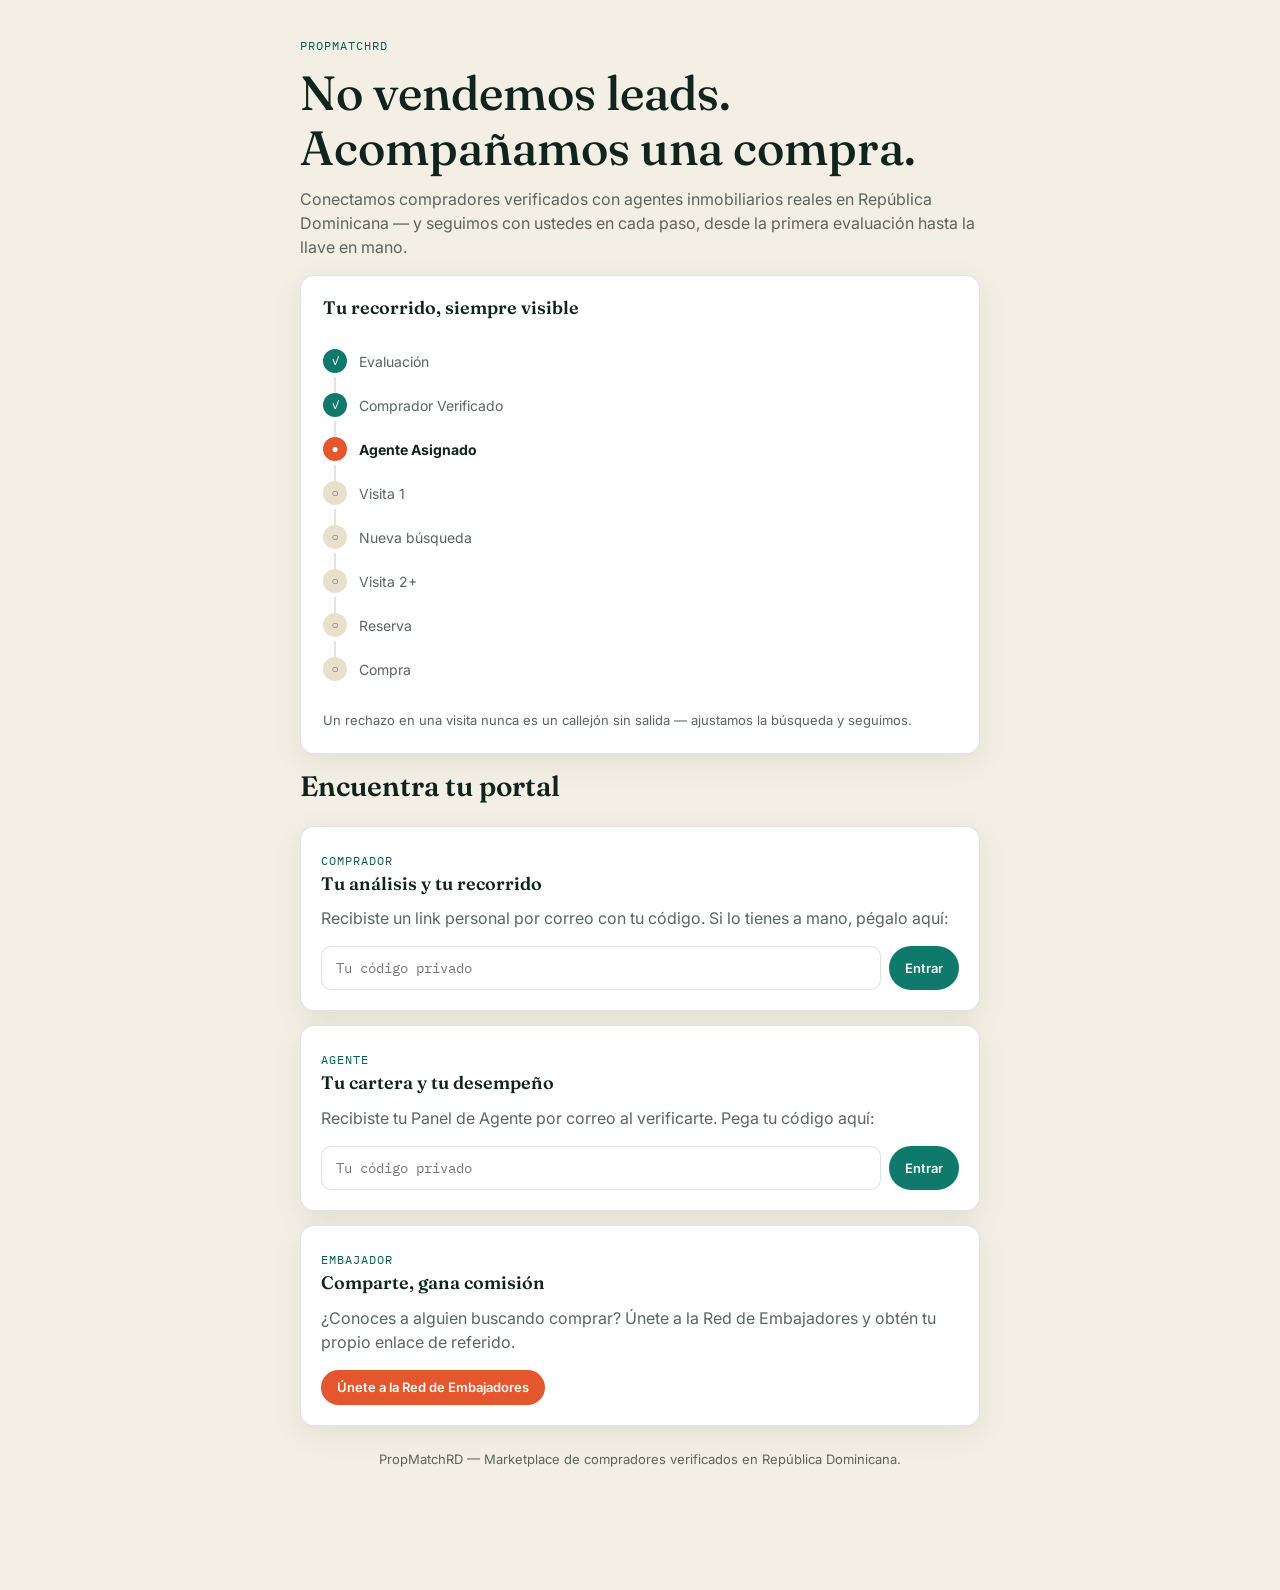
==== index.html @ aa531776 "Add files via upload" ====
<!DOCTYPE html>
<html lang="es">
<head>
<meta charset="UTF-8">
<meta name="viewport" content="width=device-width, initial-scale=1">
<title>PropMatchRD — Compra tu propiedad con acompañamiento real</title>
<link rel="stylesheet" href="styles.css">
</head>
<body>
<div class="wrap">

  <span class="eyebrow">PropMatchRD</span>
  <h1>No vendemos leads.<br>Acompañamos una compra.</h1>
  <p>Conectamos compradores verificados con agentes inmobiliarios reales en República Dominicana —
  y seguimos con ustedes en cada paso, desde la primera evaluación hasta la llave en mano.</p>

  <div class="card">
    <h3>Tu recorrido, siempre visible</h3>
    <div class="ruta">
      <div class="ruta-paso hecho"><div class="ruta-nodo">✓</div><div class="ruta-texto">Evaluación</div></div>
      <div class="ruta-paso hecho"><div class="ruta-nodo">✓</div><div class="ruta-texto">Comprador Verificado</div></div>
      <div class="ruta-paso actual"><div class="ruta-nodo">●</div><div class="ruta-texto">Agente Asignado</div></div>
      <div class="ruta-paso"><div class="ruta-nodo">○</div><div class="ruta-texto">Visita 1</div></div>
      <div class="ruta-paso"><div class="ruta-nodo">○</div><div class="ruta-texto">Nueva búsqueda</div></div>
      <div class="ruta-paso"><div class="ruta-nodo">○</div><div class="ruta-texto">Visita 2+</div></div>
      <div class="ruta-paso"><div class="ruta-nodo">○</div><div class="ruta-texto">Reserva</div></div>
      <div class="ruta-paso"><div class="ruta-nodo">○</div><div class="ruta-texto">Compra</div></div>
    </div>
    <p style="margin:0;font-size:13px">Un rechazo en una visita nunca es un callejón sin salida — ajustamos la búsqueda y seguimos.</p>
  </div>

  <h2>Encuentra tu portal</h2>
  <div class="entry-grid">

    <div class="entry-card">
      <span class="eyebrow">Comprador</span>
      <h3>Tu análisis y tu recorrido</h3>
      <p>Recibiste un link personal por correo con tu código. Si lo tienes a mano, pégalo aquí:</p>
      <div class="code-input">
        <input type="text" id="codigoComprador" placeholder="Tu código privado">
        <button class="btn btn-primary btn-sm" onclick="irA('portal.html','codigo','codigoComprador','comprador')">Entrar</button>
      </div>
    </div>

    <div class="entry-card">
      <span class="eyebrow">Agente</span>
      <h3>Tu cartera y tu desempeño</h3>
      <p>Recibiste tu Panel de Agente por correo al verificarte. Pega tu código aquí:</p>
      <div class="code-input">
        <input type="text" id="codigoAgente" placeholder="Tu código privado">
        <button class="btn btn-primary btn-sm" onclick="irA('panel.html','codigo','codigoAgente','agente')">Entrar</button>
      </div>
    </div>

    <div class="entry-card">
      <span class="eyebrow">Embajador</span>
      <h3>Comparte, gana comisión</h3>
      <p>¿Conoces a alguien buscando comprar? Únete a la Red de Embajadores y obtén tu propio enlace de referido.</p>
      <a class="btn btn-coral btn-sm" href="#" id="linkUnirmeEmbajador">Únete a la Red de Embajadores</a>
    </div>

  </div>

  <p class="footer-note">PropMatchRD — Marketplace de compradores verificados en República Dominicana.</p>
</div>

<script src="app.js"></script>
<script>
  function irA(pagina, param, inputId, tipo) {
    const valor = document.getElementById(inputId).value.trim();
    if (!valor) return;
    guardarCodigoRecordado(tipo, valor);
    window.location.href = pagina + '?' + param + '=' + encodeURIComponent(valor);
  }

  // Automatización: si ya usaste tu portal antes en este navegador, te
  // lleva directo sin tener que volver a pegar el código.
  (function () {
    const codigoComprador = obtenerCodigoRecordado('comprador');
    const codigoAgente = obtenerCodigoRecordado('agente');
    if (codigoComprador) document.getElementById('codigoComprador').value = codigoComprador;
    if (codigoAgente) document.getElementById('codigoAgente').value = codigoAgente;
  })();
</script>
</body>
</html>
---- styles.css ----
/* ============================================================================
   PropMatchRD — Sistema de diseño
   Paleta: tinta profunda + arena cálida + verde-azulado "verificado" + coral
   de acento. Tipografía: Fraunces (display, con carácter) + Inter (cuerpo) +
   IBM Plex Mono (datos/códigos — coherente con la identidad de "verificado").
   ========================================================================= */

@import url('https://fonts.googleapis.com/css2?family=Fraunces:opsz,wght@9..144,400;9..144,500;9..144,600;9..144,700&family=Inter:wght@400;500;600;700&family=IBM+Plex+Mono:wght@400;500;600&display=swap');

:root {
  --ink: #10231c;
  --ink-soft: #1c332a;
  --sand: #f4efe4;
  --sand-deep: #e9e0cc;
  --teal: #0f7a6b;
  --teal-deep: #0b5c50;
  --coral: #e4572e;
  --text-muted: #5b6560;
  --white: #ffffff;
  --line: rgba(16, 35, 28, 0.12);
  --radius: 14px;
  --shadow: 0 8px 30px rgba(16, 35, 28, 0.08);
  --font-display: 'Fraunces', serif;
  --font-body: 'Inter', -apple-system, sans-serif;
  --font-mono: 'IBM Plex Mono', monospace;
}

* { box-sizing: border-box; }

body {
  margin: 0;
  font-family: var(--font-body);
  background: var(--sand);
  color: var(--ink);
  line-height: 1.5;
  -webkit-font-smoothing: antialiased;
}

.wrap {
  max-width: 720px;
  margin: 0 auto;
  padding: 32px 20px 80px;
}

h1, h2, h3 {
  font-family: var(--font-display);
  font-weight: 600;
  line-height: 1.15;
  margin: 0 0 12px;
  color: var(--ink);
}

h1 { font-size: clamp(32px, 6vw, 48px); font-weight: 500; }
h2 { font-size: clamp(22px, 4vw, 28px); }
h3 { font-size: 18px; font-weight: 600; }

p { margin: 0 0 16px; color: var(--text-muted); }

a { color: var(--teal-deep); }

.eyebrow {
  font-family: var(--font-mono);
  font-size: 12px;
  letter-spacing: 0.08em;
  text-transform: uppercase;
  color: var(--teal-deep);
  display: inline-block;
  margin-bottom: 10px;
}

.card {
  background: var(--white);
  border: 1px solid var(--line);
  border-radius: var(--radius);
  padding: 22px;
  margin-bottom: 16px;
  box-shadow: var(--shadow);
}

.badge {
  display: inline-block;
  font-family: var(--font-mono);
  font-size: 12px;
  font-weight: 600;
  padding: 5px 14px;
  border-radius: 100px;
  background: var(--teal);
  color: var(--white);
  letter-spacing: 0.02em;
}
.badge.gold { background: #b8860b; }
.badge.silver { background: #6b7280; }
.badge.platinum { background: var(--ink); }

.btn {
  display: inline-block;
  font-family: var(--font-body);
  font-weight: 600;
  font-size: 15px;
  padding: 13px 26px;
  border-radius: 100px;
  text-decoration: none;
  border: none;
  cursor: pointer;
  transition: transform 0.15s ease, box-shadow 0.15s ease;
}
.btn:hover { transform: translateY(-1px); }
.btn-primary { background: var(--teal); color: var(--white); }
.btn-primary:hover { background: var(--teal-deep); }
.btn-coral { background: var(--coral); color: var(--white); }
.btn-outline { background: transparent; color: var(--ink); border: 1.5px solid var(--line); }
.btn-sm { font-size: 13px; padding: 8px 16px; }

.stat-grid {
  display: grid;
  grid-template-columns: repeat(auto-fit, minmax(120px, 1fr));
  gap: 10px;
  margin: 18px 0;
}
.stat {
  background: var(--white);
  border: 1px solid var(--line);
  border-radius: 10px;
  padding: 14px 10px;
  text-align: center;
}
.stat .num {
  font-family: var(--font-mono);
  font-size: 24px;
  font-weight: 600;
  color: var(--teal-deep);
  display: block;
}
.stat .label { font-size: 11px; color: var(--text-muted); }

/* --- Ruta de Compra: el elemento visual firma del sistema --- */
.ruta {
  display: flex;
  flex-direction: column;
  gap: 0;
  margin: 20px 0;
}
.ruta-paso {
  display: flex;
  align-items: center;
  gap: 12px;
  padding: 10px 0;
  position: relative;
}
.ruta-paso::before {
  content: '';
  position: absolute;
  left: 11px;
  top: -6px;
  width: 2px;
  height: 16px;
  background: var(--line);
}
.ruta-paso:first-child::before { display: none; }
.ruta-nodo {
  width: 24px;
  height: 24px;
  border-radius: 50%;
  flex-shrink: 0;
  display: flex;
  align-items: center;
  justify-content: center;
  font-size: 12px;
  font-family: var(--font-mono);
  z-index: 1;
  background: var(--sand-deep);
  color: var(--text-muted);
}
.ruta-paso.hecho .ruta-nodo { background: var(--teal); color: var(--white); }
.ruta-paso.actual .ruta-nodo { background: var(--coral); color: var(--white); }
.ruta-paso.actual .ruta-texto { font-weight: 700; color: var(--ink); }
.ruta-texto { font-size: 14px; color: var(--text-muted); }

table { width: 100%; border-collapse: collapse; font-size: 14px; }
td { padding: 8px; border-bottom: 1px solid var(--line); }
td.num { font-family: var(--font-mono); text-align: right; }

.alert {
  background: #fff3cd;
  border-radius: 10px;
  padding: 12px 16px;
  margin: 14px 0;
  font-size: 14px;
}
.alert.success { background: #d9ead3; }
.alert.info { background: #e8f0fe; }

.code-input {
  display: flex;
  gap: 8px;
  margin-top: 8px;
}
.code-input input {
  flex: 1;
  padding: 12px 14px;
  border-radius: 10px;
  border: 1.5px solid var(--line);
  font-family: var(--font-mono);
  font-size: 14px;
}

.loading, .footer-note {
  text-align: center;
  color: var(--text-muted);
  font-size: 13px;
  padding: 24px 0;
}

.entry-grid {
  display: grid;
  gap: 14px;
  margin-top: 24px;
}
.entry-card {
  background: var(--white);
  border: 1px solid var(--line);
  border-radius: var(--radius);
  padding: 20px;
  box-shadow: var(--shadow);
}
.entry-card .eyebrow { margin-bottom: 4px; }
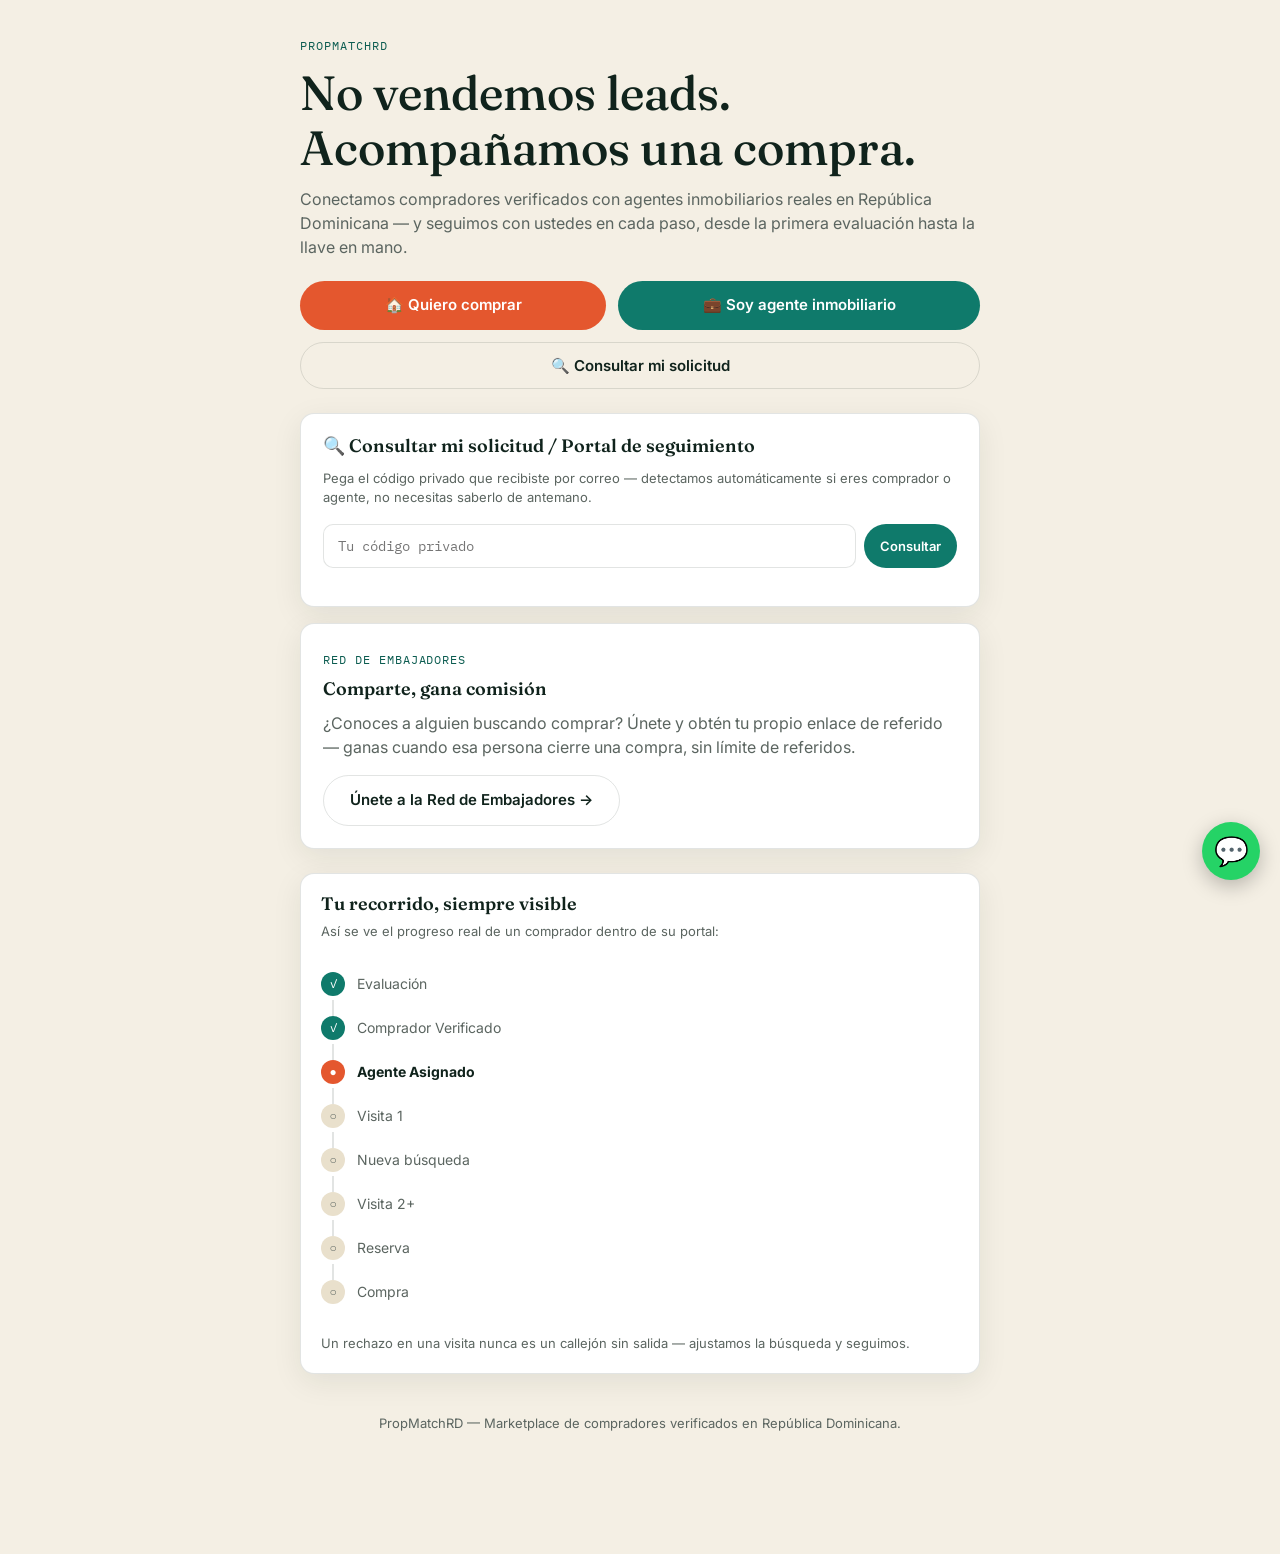
==== commit e72db1d5: "Add files via upload" ====
--- a/index.html
+++ b/index.html
@@ -5,6 +5,26 @@
 <meta name="viewport" content="width=device-width, initial-scale=1">
 <title>PropMatchRD — Compra tu propiedad con acompañamiento real</title>
 <link rel="stylesheet" href="styles.css">
+<style>
+  .hero-btns { display: flex; gap: 12px; flex-wrap: wrap; margin: 22px 0 8px; }
+  .hero-btns .btn { flex: 1 1 auto; min-width: 200px; text-align: center; font-size: 15px; }
+  .entry-card { transition: transform 0.15s ease, box-shadow 0.15s ease; }
+  .entry-card:hover { transform: translateY(-2px); box-shadow: 0 12px 34px rgba(16,35,28,0.12); }
+  .ruta-paso { transition: opacity 0.4s ease; }
+
+  .whatsapp-float {
+    position: fixed; bottom: 20px; right: 20px; z-index: 100;
+    background: #25D366; color: white; width: 58px; height: 58px;
+    border-radius: 50%; display: flex; align-items: center; justify-content: center;
+    font-size: 28px; text-decoration: none; box-shadow: 0 6px 20px rgba(0,0,0,0.25);
+    transition: transform 0.15s ease;
+  }
+  .whatsapp-float:hover { transform: scale(1.08); }
+
+  @media (max-width: 480px) {
+    .hero-btns .btn { min-width: 100%; }
+  }
+</style>
 </head>
 <body>
 <div class="wrap">
@@ -14,72 +34,66 @@
   <p>Conectamos compradores verificados con agentes inmobiliarios reales en República Dominicana —
   y seguimos con ustedes en cada paso, desde la primera evaluación hasta la llave en mano.</p>
 
-  <div class="card">
-    <h3>Tu recorrido, siempre visible</h3>
-    <div class="ruta">
-      <div class="ruta-paso hecho"><div class="ruta-nodo">✓</div><div class="ruta-texto">Evaluación</div></div>
-      <div class="ruta-paso hecho"><div class="ruta-nodo">✓</div><div class="ruta-texto">Comprador Verificado</div></div>
-      <div class="ruta-paso actual"><div class="ruta-nodo">●</div><div class="ruta-texto">Agente Asignado</div></div>
-      <div class="ruta-paso"><div class="ruta-nodo">○</div><div class="ruta-texto">Visita 1</div></div>
-      <div class="ruta-paso"><div class="ruta-nodo">○</div><div class="ruta-texto">Nueva búsqueda</div></div>
-      <div class="ruta-paso"><div class="ruta-nodo">○</div><div class="ruta-texto">Visita 2+</div></div>
-      <div class="ruta-paso"><div class="ruta-nodo">○</div><div class="ruta-texto">Reserva</div></div>
-      <div class="ruta-paso"><div class="ruta-nodo">○</div><div class="ruta-texto">Compra</div></div>
-    </div>
-    <p style="margin:0;font-size:13px">Un rechazo en una visita nunca es un callejón sin salida — ajustamos la búsqueda y seguimos.</p>
+  <div class="hero-btns">
+    <a class="btn btn-coral" id="linkRegistroComprador" href="#">🏠 Quiero comprar</a>
+    <a class="btn btn-primary" id="linkRegistroAgente" href="#">💼 Soy agente inmobiliario</a>
+    <button class="btn btn-outline" onclick="document.getElementById('consultar').scrollIntoView({behavior:'smooth'})">🔍 Consultar mi solicitud</button>
   </div>
 
-  <h2>Encuentra tu portal</h2>
-  <div class="entry-grid">
+  <div class="card" id="consultar" style="margin-top:24px">
+    <h3>🔍 Consultar mi solicitud / Portal de seguimiento</h3>
+    <p style="font-size:13px">Pega el código privado que recibiste por correo — detectamos automáticamente si eres
+    comprador o agente, no necesitas saberlo de antemano.</p>
+    <div class="code-input">
+      <input type="text" id="codigoConsulta" placeholder="Tu código privado">
+      <button class="btn btn-primary btn-sm" onclick="consultarSolicitud('codigoConsulta','mensajeConsulta')">Consultar</button>
+    </div>
+    <p id="mensajeConsulta" style="font-size:13px;margin-top:8px"></p>
+  </div>
 
-    <div class="entry-card">
-      <span class="eyebrow">Comprador</span>
-      <h3>Tu análisis y tu recorrido</h3>
-      <p>Recibiste un link personal por correo con tu código. Si lo tienes a mano, pégalo aquí:</p>
-      <div class="code-input">
-        <input type="text" id="codigoComprador" placeholder="Tu código privado">
-        <button class="btn btn-primary btn-sm" onclick="irA('portal.html','codigo','codigoComprador','comprador')">Entrar</button>
-      </div>
-    </div>
+  <div class="card" style="margin-top:16px">
+    <span class="eyebrow">Red de Embajadores</span>
+    <h3>Comparte, gana comisión</h3>
+    <p>¿Conoces a alguien buscando comprar? Únete y obtén tu propio enlace de referido — ganas
+    cuando esa persona cierre una compra, sin límite de referidos.</p>
+    <a class="btn btn-outline" id="linkRegistroEmbajador" href="#">Únete a la Red de Embajadores →</a>
+  </div>
 
-    <div class="entry-card">
-      <span class="eyebrow">Agente</span>
-      <h3>Tu cartera y tu desempeño</h3>
-      <p>Recibiste tu Panel de Agente por correo al verificarte. Pega tu código aquí:</p>
-      <div class="code-input">
-        <input type="text" id="codigoAgente" placeholder="Tu código privado">
-        <button class="btn btn-primary btn-sm" onclick="irA('panel.html','codigo','codigoAgente','agente')">Entrar</button>
-      </div>
-    </div>
-
-    <div class="entry-card">
-      <span class="eyebrow">Embajador</span>
-      <h3>Comparte, gana comisión</h3>
-      <p>¿Conoces a alguien buscando comprar? Únete a la Red de Embajadores y obtén tu propio enlace de referido.</p>
-      <a class="btn btn-coral btn-sm" href="#" id="linkUnirmeEmbajador">Únete a la Red de Embajadores</a>
-    </div>
-
+  <div class="card entry-card" style="margin-top:24px">
+    <h3>Tu recorrido, siempre visible</h3>
+    <p style="font-size:13px;margin-top:-4px">Así se ve el progreso real de un comprador dentro de su portal:</p>
+    <div class="ruta" id="rutaEjemplo"></div>
+    <p style="margin:0;font-size:13px">Un rechazo en una visita nunca es un callejón sin salida — ajustamos la búsqueda y seguimos.</p>
   </div>
 
   <p class="footer-note">PropMatchRD — Marketplace de compradores verificados en República Dominicana.</p>
 </div>
 
+<a class="whatsapp-float" id="linkWhatsappSoporte" href="#" target="_blank" title="Escríbenos por WhatsApp">💬</a>
+
 <script src="app.js"></script>
 <script>
-  function irA(pagina, param, inputId, tipo) {
-    const valor = document.getElementById(inputId).value.trim();
-    if (!valor) return;
-    guardarCodigoRecordado(tipo, valor);
-    window.location.href = pagina + '?' + param + '=' + encodeURIComponent(valor);
-  }
+  // Conectar los botones a los links reales
+  document.getElementById('linkRegistroComprador').href = FORM_COMPRADOR_URL;
+  document.getElementById('linkRegistroAgente').href = FORM_AGENTE_URL;
+  document.getElementById('linkRegistroEmbajador').href = FORM_EMBAJADOR_URL;
+  document.getElementById('linkWhatsappSoporte').href =
+    'https://wa.me/' + WHATSAPP_SOPORTE_NUMERO + '?text=' + encodeURIComponent('Hola, tengo una consulta sobre PropMatchRD.');
 
-  // Automatización: si ya usaste tu portal antes en este navegador, te
-  // lleva directo sin tener que volver a pegar el código.
+  // Animación de la Ruta de Compra de ejemplo — aparece paso por paso
   (function () {
-    const codigoComprador = obtenerCodigoRecordado('comprador');
-    const codigoAgente = obtenerCodigoRecordado('agente');
-    if (codigoComprador) document.getElementById('codigoComprador').value = codigoComprador;
-    if (codigoAgente) document.getElementById('codigoAgente').value = codigoAgente;
+    const pasos = ['Evaluación', 'Comprador Verificado', 'Agente Asignado', 'Visita 1', 'Nueva búsqueda', 'Visita 2+', 'Reserva', 'Compra'];
+    const cont = document.getElementById('rutaEjemplo');
+    pasos.forEach((p, i) => {
+      const clase = i < 2 ? 'hecho' : i === 2 ? 'actual' : '';
+      const icono = i < 2 ? '✓' : i === 2 ? '●' : '○';
+      const div = document.createElement('div');
+      div.className = 'ruta-paso ' + clase;
+      div.style.opacity = '0';
+      div.innerHTML = '<div class="ruta-nodo">' + icono + '</div><div class="ruta-texto">' + p + '</div>';
+      cont.appendChild(div);
+      setTimeout(() => { div.style.opacity = '1'; }, i * 120);
+    });
   })();
 </script>
 </body>
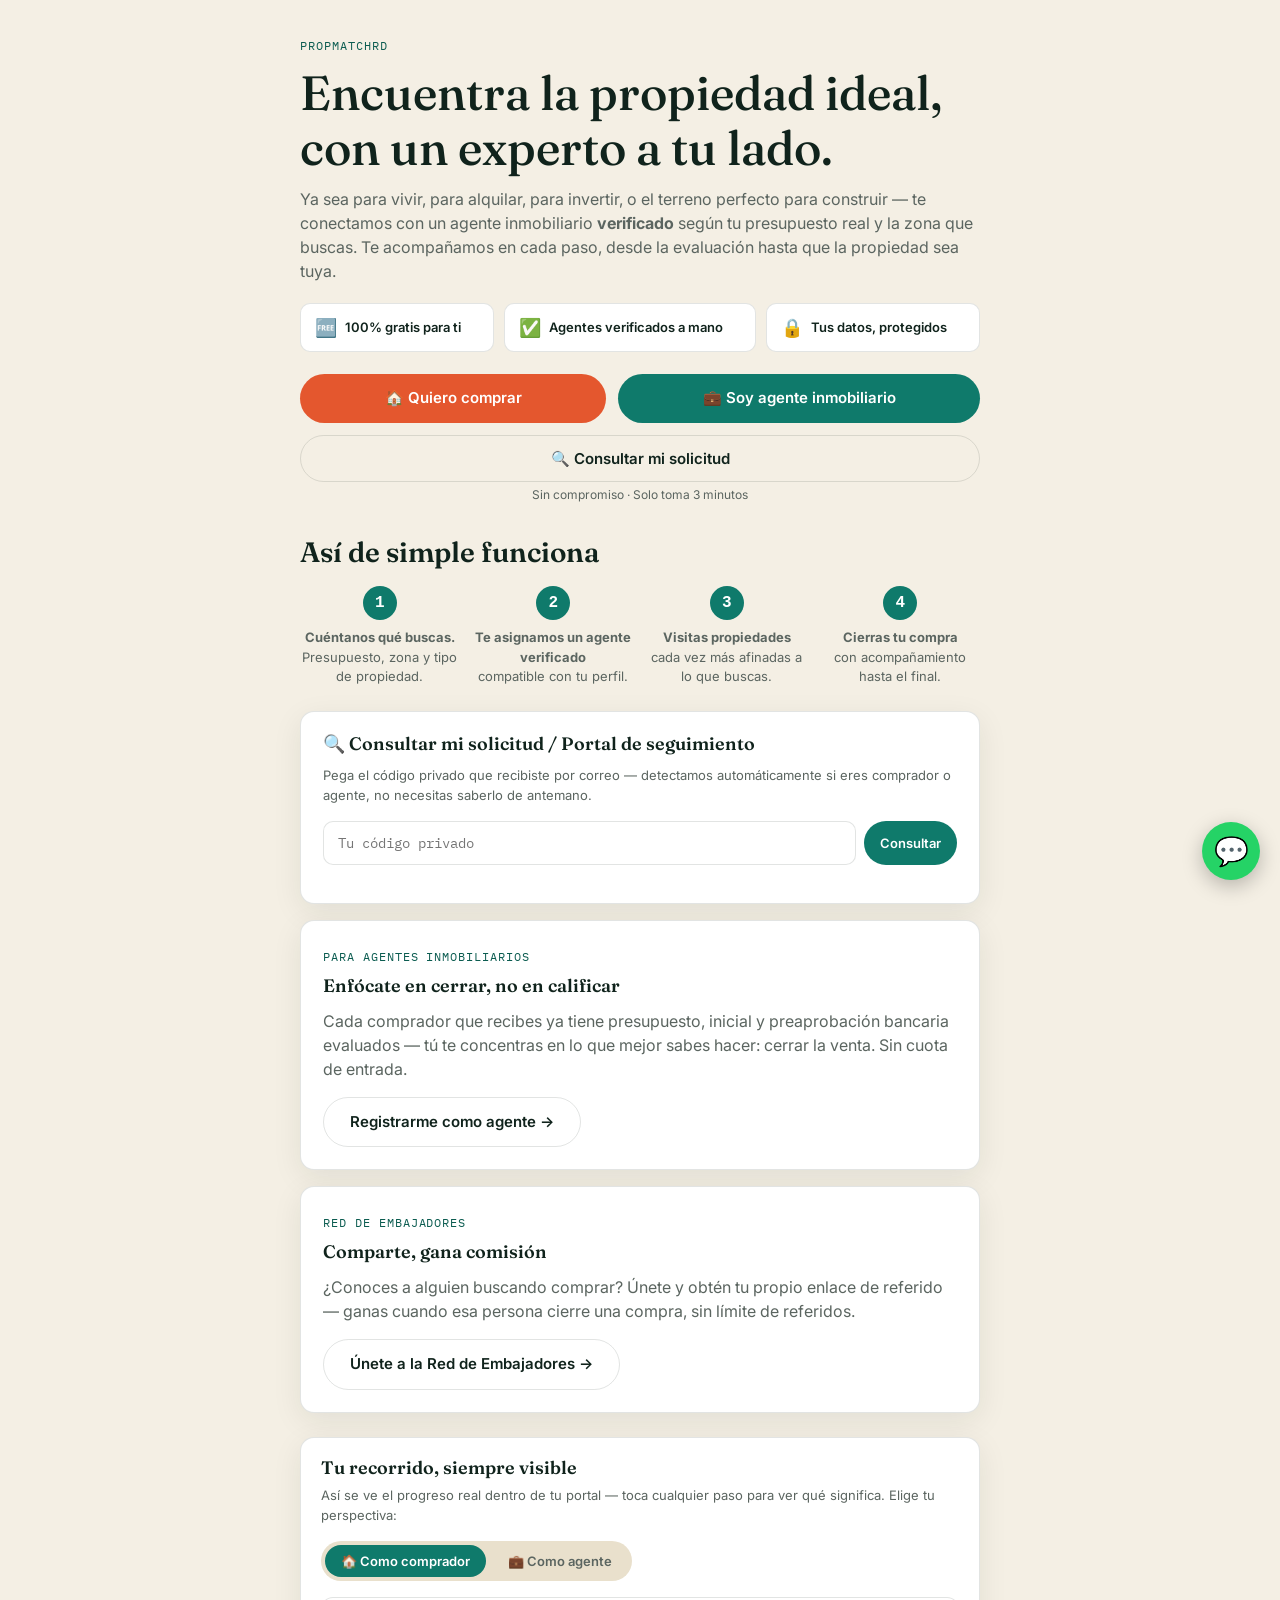
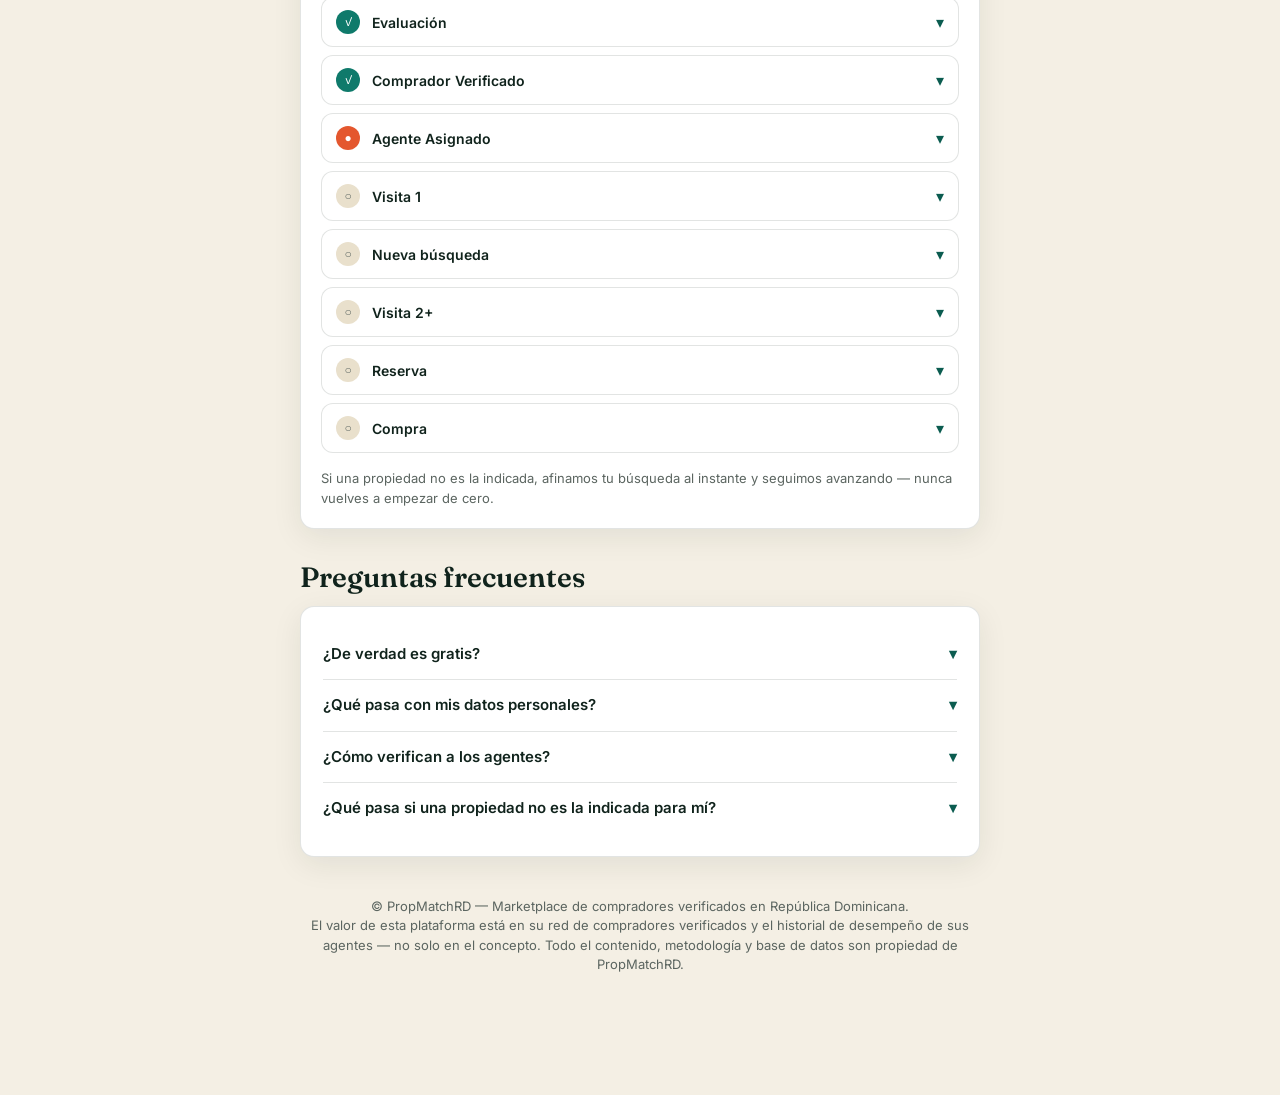
==== commit 2dc155ee: "Add files via upload" ====
--- a/index.html
+++ b/index.html
@@ -3,14 +3,66 @@
 <head>
 <meta charset="UTF-8">
 <meta name="viewport" content="width=device-width, initial-scale=1">
-<title>PropMatchRD — Compra tu propiedad con acompañamiento real</title>
+<title>PropMatchRD — Encuentra tu próxima propiedad, con un agente verificado a tu lado</title>
 <link rel="stylesheet" href="styles.css">
 <style>
-  .hero-btns { display: flex; gap: 12px; flex-wrap: wrap; margin: 22px 0 8px; }
+  .hero-btns { display: flex; gap: 12px; flex-wrap: wrap; margin: 22px 0 6px; }
   .hero-btns .btn { flex: 1 1 auto; min-width: 200px; text-align: center; font-size: 15px; }
+  .sub-cta { font-size: 12px; color: var(--text-muted); text-align: center; margin: -2px 0 20px; }
+
+  .trust-bar { display: flex; gap: 10px; flex-wrap: wrap; margin: 20px 0 8px; }
+  .trust-item {
+    flex: 1 1 auto; min-width: 150px; display: flex; align-items: center; gap: 8px;
+    background: var(--white); border: 1px solid var(--line); border-radius: 10px;
+    padding: 10px 14px; font-size: 13px; font-weight: 600;
+  }
+  .trust-item span.ico { font-size: 18px; }
+
+  .pasos { display: grid; grid-template-columns: repeat(auto-fit, minmax(140px,1fr)); gap: 14px; margin: 18px 0; }
+  .paso { text-align: center; }
+  .paso .n {
+    width: 34px; height: 34px; border-radius: 50%; background: var(--teal); color: white;
+    display: flex; align-items: center; justify-content: center; font-family: var(--font-mono);
+    font-weight: 600; margin: 0 auto 8px;
+  }
+  .paso p { font-size: 13px; margin: 0; }
+
   .entry-card { transition: transform 0.15s ease, box-shadow 0.15s ease; }
   .entry-card:hover { transform: translateY(-2px); box-shadow: 0 12px 34px rgba(16,35,28,0.12); }
-  .ruta-paso { transition: opacity 0.4s ease; }
+
+  /* --- Ruta de Compra interactiva --- */
+  .rol-toggle { display: flex; gap: 6px; margin-bottom: 16px; background: var(--sand-deep); border-radius: 100px; padding: 4px; width: fit-content; }
+  .rol-btn {
+    font-family: var(--font-body); font-weight: 600; font-size: 13px; padding: 8px 16px;
+    border-radius: 100px; border: none; background: transparent; color: var(--text-muted); cursor: pointer;
+    transition: background 0.15s ease, color 0.15s ease;
+  }
+  .rol-btn.activo { background: var(--teal); color: white; }
+
+  .ruta-paso-int {
+    border: 1px solid var(--line); border-radius: 12px; margin-bottom: 8px;
+    background: var(--white); overflow: hidden; transition: opacity 0.4s ease;
+  }
+  .ruta-paso-int-cabecera {
+    display: flex; align-items: center; gap: 12px; padding: 12px 14px; cursor: pointer;
+  }
+  .ruta-paso-int .ruta-nodo { flex-shrink: 0; }
+  .ruta-paso-int-titulo { font-weight: 600; flex: 1; font-size: 14px; }
+  .ruta-paso-int-flecha { color: var(--teal-deep); transition: transform 0.2s ease; }
+  .ruta-paso-int.abierto .ruta-paso-int-flecha { transform: rotate(180deg); }
+  .ruta-paso-int-detalle {
+    max-height: 0; overflow: hidden; transition: max-height 0.25s ease;
+    font-size: 13px; color: var(--text-muted); padding: 0 14px;
+  }
+  .ruta-paso-int.abierto .ruta-paso-int-detalle { max-height: 120px; padding: 0 14px 14px 50px; }
+
+  .faq-item { border-bottom: 1px solid var(--line); padding: 14px 0; cursor: pointer; }
+  .faq-item:last-child { border-bottom: none; }
+  .faq-q { display: flex; justify-content: space-between; align-items: center; font-weight: 600; font-size: 15px; color: var(--ink); }
+  .faq-a { font-size: 14px; color: var(--text-muted); max-height: 0; overflow: hidden; transition: max-height 0.25s ease; }
+  .faq-item.abierto .faq-a { max-height: 200px; margin-top: 8px; }
+  .faq-item.abierto .faq-flecha { transform: rotate(180deg); }
+  .faq-flecha { transition: transform 0.2s ease; color: var(--teal-deep); }
 
   .whatsapp-float {
     position: fixed; bottom: 20px; right: 20px; z-index: 100;
@@ -30,14 +82,30 @@
 <div class="wrap">
 
   <span class="eyebrow">PropMatchRD</span>
-  <h1>No vendemos leads.<br>Acompañamos una compra.</h1>
-  <p>Conectamos compradores verificados con agentes inmobiliarios reales en República Dominicana —
-  y seguimos con ustedes en cada paso, desde la primera evaluación hasta la llave en mano.</p>
+  <h1>Encuentra la propiedad ideal,<br>con un experto a tu lado.</h1>
+  <p>Ya sea para vivir, para alquilar, para invertir, o el terreno perfecto para construir — te conectamos
+  con un agente inmobiliario <b>verificado</b> según tu presupuesto real y la zona que buscas. Te acompañamos
+  en cada paso, desde la evaluación hasta que la propiedad sea tuya.</p>
+
+  <div class="trust-bar">
+    <div class="trust-item"><span class="ico">🆓</span> 100% gratis para ti</div>
+    <div class="trust-item"><span class="ico">✅</span> Agentes verificados a mano</div>
+    <div class="trust-item"><span class="ico">🔒</span> Tus datos, protegidos</div>
+  </div>
 
   <div class="hero-btns">
     <a class="btn btn-coral" id="linkRegistroComprador" href="#">🏠 Quiero comprar</a>
     <a class="btn btn-primary" id="linkRegistroAgente" href="#">💼 Soy agente inmobiliario</a>
     <button class="btn btn-outline" onclick="document.getElementById('consultar').scrollIntoView({behavior:'smooth'})">🔍 Consultar mi solicitud</button>
+  </div>
+  <p class="sub-cta">Sin compromiso · Solo toma 3 minutos</p>
+
+  <h2 style="margin-top:32px">Así de simple funciona</h2>
+  <div class="pasos">
+    <div class="paso"><div class="n">1</div><p><b>Cuéntanos qué buscas.</b><br>Presupuesto, zona y tipo de propiedad.</p></div>
+    <div class="paso"><div class="n">2</div><p><b>Te asignamos un agente verificado</b><br>compatible con tu perfil.</p></div>
+    <div class="paso"><div class="n">3</div><p><b>Visitas propiedades</b><br>cada vez más afinadas a lo que buscas.</p></div>
+    <div class="paso"><div class="n">4</div><p><b>Cierras tu compra</b><br>con acompañamiento hasta el final.</p></div>
   </div>
 
   <div class="card" id="consultar" style="margin-top:24px">
@@ -52,6 +120,14 @@
   </div>
 
   <div class="card" style="margin-top:16px">
+    <span class="eyebrow">Para agentes inmobiliarios</span>
+    <h3>Enfócate en cerrar, no en calificar</h3>
+    <p>Cada comprador que recibes ya tiene presupuesto, inicial y preaprobación bancaria evaluados —
+    tú te concentras en lo que mejor sabes hacer: cerrar la venta. Sin cuota de entrada.</p>
+    <a class="btn btn-outline" id="linkRegistroAgente2" href="#">Registrarme como agente →</a>
+  </div>
+
+  <div class="card" style="margin-top:16px">
     <span class="eyebrow">Red de Embajadores</span>
     <h3>Comparte, gana comisión</h3>
     <p>¿Conoces a alguien buscando comprar? Únete y obtén tu propio enlace de referido — ganas
@@ -61,40 +137,99 @@
 
   <div class="card entry-card" style="margin-top:24px">
     <h3>Tu recorrido, siempre visible</h3>
-    <p style="font-size:13px;margin-top:-4px">Así se ve el progreso real de un comprador dentro de su portal:</p>
-    <div class="ruta" id="rutaEjemplo"></div>
-    <p style="margin:0;font-size:13px">Un rechazo en una visita nunca es un callejón sin salida — ajustamos la búsqueda y seguimos.</p>
-  </div>
-
-  <p class="footer-note">PropMatchRD — Marketplace de compradores verificados en República Dominicana.</p>
+    <p style="font-size:13px;margin-top:-4px">Así se ve el progreso real dentro de tu portal — toca cualquier paso para
+    ver qué significa. Elige tu perspectiva:</p>
+
+    <div class="rol-toggle">
+      <button class="rol-btn activo" id="rolComprador" onclick="cambiarRol('comprador')">🏠 Como comprador</button>
+      <button class="rol-btn" id="rolAgente" onclick="cambiarRol('agente')">💼 Como agente</button>
+    </div>
+
+    <div id="rutaInteractiva"></div>
+
+    <p style="margin:16px 0 0;font-size:13px">Si una propiedad no es la indicada, afinamos tu búsqueda al instante y seguimos avanzando — nunca vuelves a empezar de cero.</p>
+  </div>
+
+  <h2 style="margin-top:32px">Preguntas frecuentes</h2>
+  <div class="card">
+    <div class="faq-item" onclick="this.classList.toggle('abierto')">
+      <div class="faq-q">¿De verdad es gratis? <span class="faq-flecha">▾</span></div>
+      <div class="faq-a">Sí. Como comprador, nunca pagas nada por usar la plataforma ni por que te conectemos con un agente.</div>
+    </div>
+    <div class="faq-item" onclick="this.classList.toggle('abierto')">
+      <div class="faq-q">¿Qué pasa con mis datos personales? <span class="faq-flecha">▾</span></div>
+      <div class="faq-a">Solo se comparten con el agente que te asignamos, para que pueda contactarte. Tu portal de seguimiento usa un código privado que nadie más puede adivinar ni acceder.</div>
+    </div>
+    <div class="faq-item" onclick="this.classList.toggle('abierto')">
+      <div class="faq-q">¿Cómo verifican a los agentes? <span class="faq-flecha">▾</span></div>
+      <div class="faq-a">Cada agente pasa por una revisión manual antes de poder recibir compradores — no es un registro automático.</div>
+    </div>
+    <div class="faq-item" onclick="this.classList.toggle('abierto')">
+      <div class="faq-q">¿Qué pasa si una propiedad no es la indicada para mí? <span class="faq-flecha">▾</span></div>
+      <div class="faq-a">Nos cuentas qué te gustaría distinto, y ajustamos tu búsqueda automáticamente — zona, presupuesto o características. Siempre sigues avanzando.</div>
+    </div>
+  </div>
+
+  <p class="footer-note">© PropMatchRD — Marketplace de compradores verificados en República Dominicana.<br>
+  El valor de esta plataforma está en su red de compradores verificados y el historial de desempeño de sus agentes —
+  no solo en el concepto. Todo el contenido, metodología y base de datos son propiedad de PropMatchRD.</p>
 </div>
 
 <a class="whatsapp-float" id="linkWhatsappSoporte" href="#" target="_blank" title="Escríbenos por WhatsApp">💬</a>
 
 <script src="app.js"></script>
 <script>
-  // Conectar los botones a los links reales
   document.getElementById('linkRegistroComprador').href = FORM_COMPRADOR_URL;
   document.getElementById('linkRegistroAgente').href = FORM_AGENTE_URL;
+  document.getElementById('linkRegistroAgente2').href = FORM_AGENTE_URL;
   document.getElementById('linkRegistroEmbajador').href = FORM_EMBAJADOR_URL;
   document.getElementById('linkWhatsappSoporte').href =
     'https://wa.me/' + WHATSAPP_SOPORTE_NUMERO + '?text=' + encodeURIComponent('Hola, tengo una consulta sobre PropMatchRD.');
 
-  // Animación de la Ruta de Compra de ejemplo — aparece paso por paso
-  (function () {
-    const pasos = ['Evaluación', 'Comprador Verificado', 'Agente Asignado', 'Visita 1', 'Nueva búsqueda', 'Visita 2+', 'Reserva', 'Compra'];
-    const cont = document.getElementById('rutaEjemplo');
-    pasos.forEach((p, i) => {
+  // Ruta de Compra interactiva: cada paso se despliega al tocarlo, y el
+  // texto cambia según la perspectiva elegida (comprador o agente) — la
+  // misma ruta se ve distinta según quién la mira, y ambos entienden de
+  // inmediato qué gana con cada paso.
+  const PASOS_RUTA = [
+    { titulo: 'Evaluación', comprador: 'Completas tu perfil: presupuesto, zona y lo que buscas. Toma 3 minutos.', agente: 'El sistema evalúa el perfil antes de asignarlo — solo recibes compradores calificados.' },
+    { titulo: 'Comprador Verificado', comprador: 'Tu perfil queda verificado y listo para conectar con un agente.', agente: 'Ya sabes que este comprador tiene presupuesto e intención real de compra.' },
+    { titulo: 'Agente Asignado', comprador: 'Te asignamos el agente más compatible con lo que buscas.', agente: 'Recibes al comprador con toda su información — listo para contactar hoy mismo.' },
+    { titulo: 'Visita 1', comprador: 'Visitas tu primera opción junto a tu agente.', agente: 'Registras el resultado en menos de un minuto desde tu celular.' },
+    { titulo: 'Nueva búsqueda', comprador: 'Si algo no encajó, afinamos tu búsqueda al instante — sin empezar de cero.', agente: 'El sistema te sugiere automáticamente el siguiente paso a seguir.' },
+    { titulo: 'Visita 2+', comprador: 'Sigues viendo opciones cada vez más afinadas a lo que quieres.', agente: 'Cada visita mejora la compatibilidad de tus próximas sugerencias.' },
+    { titulo: 'Reserva', comprador: '¡Encontraste tu propiedad! Avanzas a reservarla.', agente: 'Registras la reserva y avanzas directo hacia el cierre.' },
+    { titulo: 'Compra', comprador: '¡Felicidades, la propiedad ya es tuya!', agente: 'Cierre confirmado — tu comisión queda protegida y documentada.' }
+  ];
+  let ROL_ACTUAL = 'comprador';
+
+  function construirRutaInteractiva() {
+    const cont = document.getElementById('rutaInteractiva');
+    cont.innerHTML = '';
+    PASOS_RUTA.forEach((paso, i) => {
       const clase = i < 2 ? 'hecho' : i === 2 ? 'actual' : '';
       const icono = i < 2 ? '✓' : i === 2 ? '●' : '○';
       const div = document.createElement('div');
-      div.className = 'ruta-paso ' + clase;
+      div.className = 'ruta-paso-int';
       div.style.opacity = '0';
-      div.innerHTML = '<div class="ruta-nodo">' + icono + '</div><div class="ruta-texto">' + p + '</div>';
+      div.innerHTML =
+        '<div class="ruta-paso-int-cabecera" onclick="this.parentElement.classList.toggle(\'abierto\')">' +
+        '<div class="ruta-nodo ' + clase + '" style="background:' + (clase === 'hecho' ? 'var(--teal)' : clase === 'actual' ? 'var(--coral)' : 'var(--sand-deep)') + ';color:' + (clase ? 'white' : 'var(--text-muted)') + '">' + icono + '</div>' +
+        '<div class="ruta-paso-int-titulo">' + paso.titulo + '</div>' +
+        '<div class="ruta-paso-int-flecha">▾</div></div>' +
+        '<div class="ruta-paso-int-detalle">' + paso[ROL_ACTUAL] + '</div>';
       cont.appendChild(div);
-      setTimeout(() => { div.style.opacity = '1'; }, i * 120);
+      setTimeout(() => { div.style.opacity = '1'; }, i * 100);
     });
-  })();
+  }
+
+  function cambiarRol(rol) {
+    ROL_ACTUAL = rol;
+    document.getElementById('rolComprador').classList.toggle('activo', rol === 'comprador');
+    document.getElementById('rolAgente').classList.toggle('activo', rol === 'agente');
+    construirRutaInteractiva();
+  }
+
+  construirRutaInteractiva();
 </script>
 </body>
 </html>
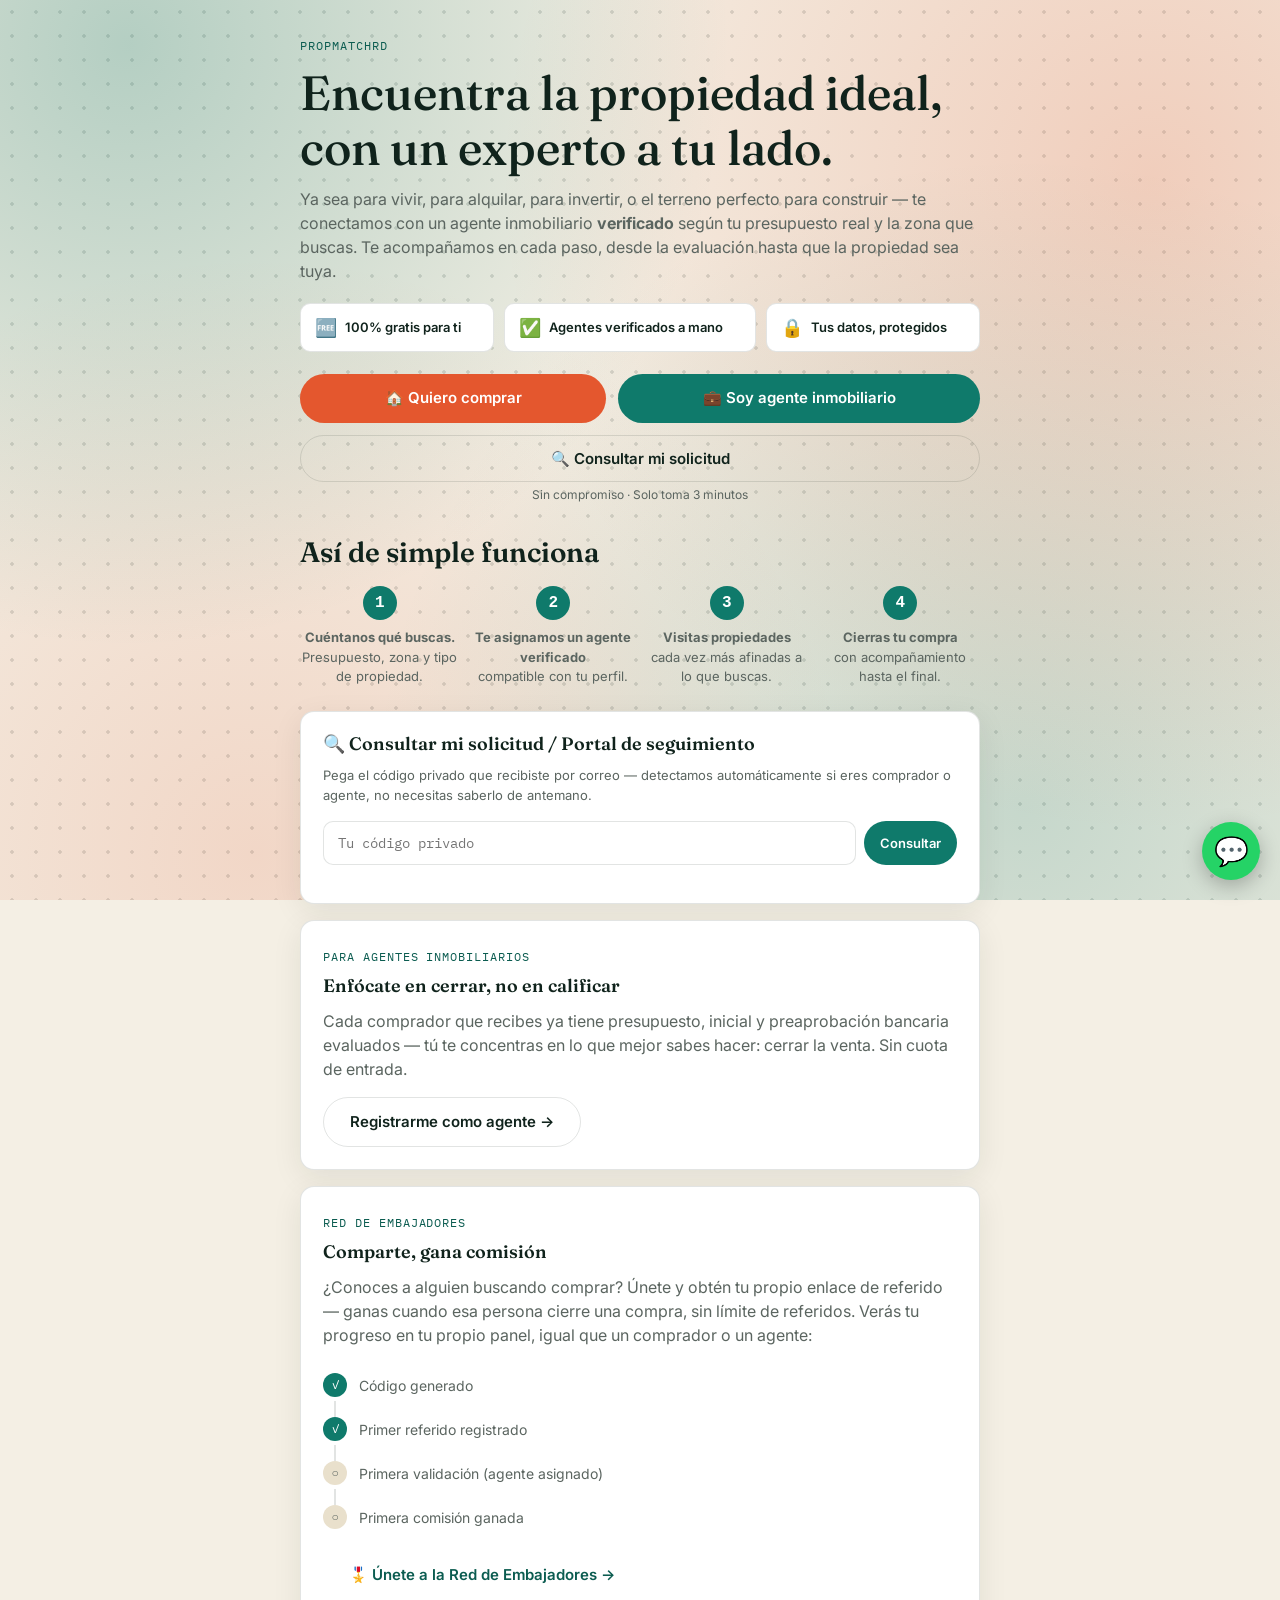
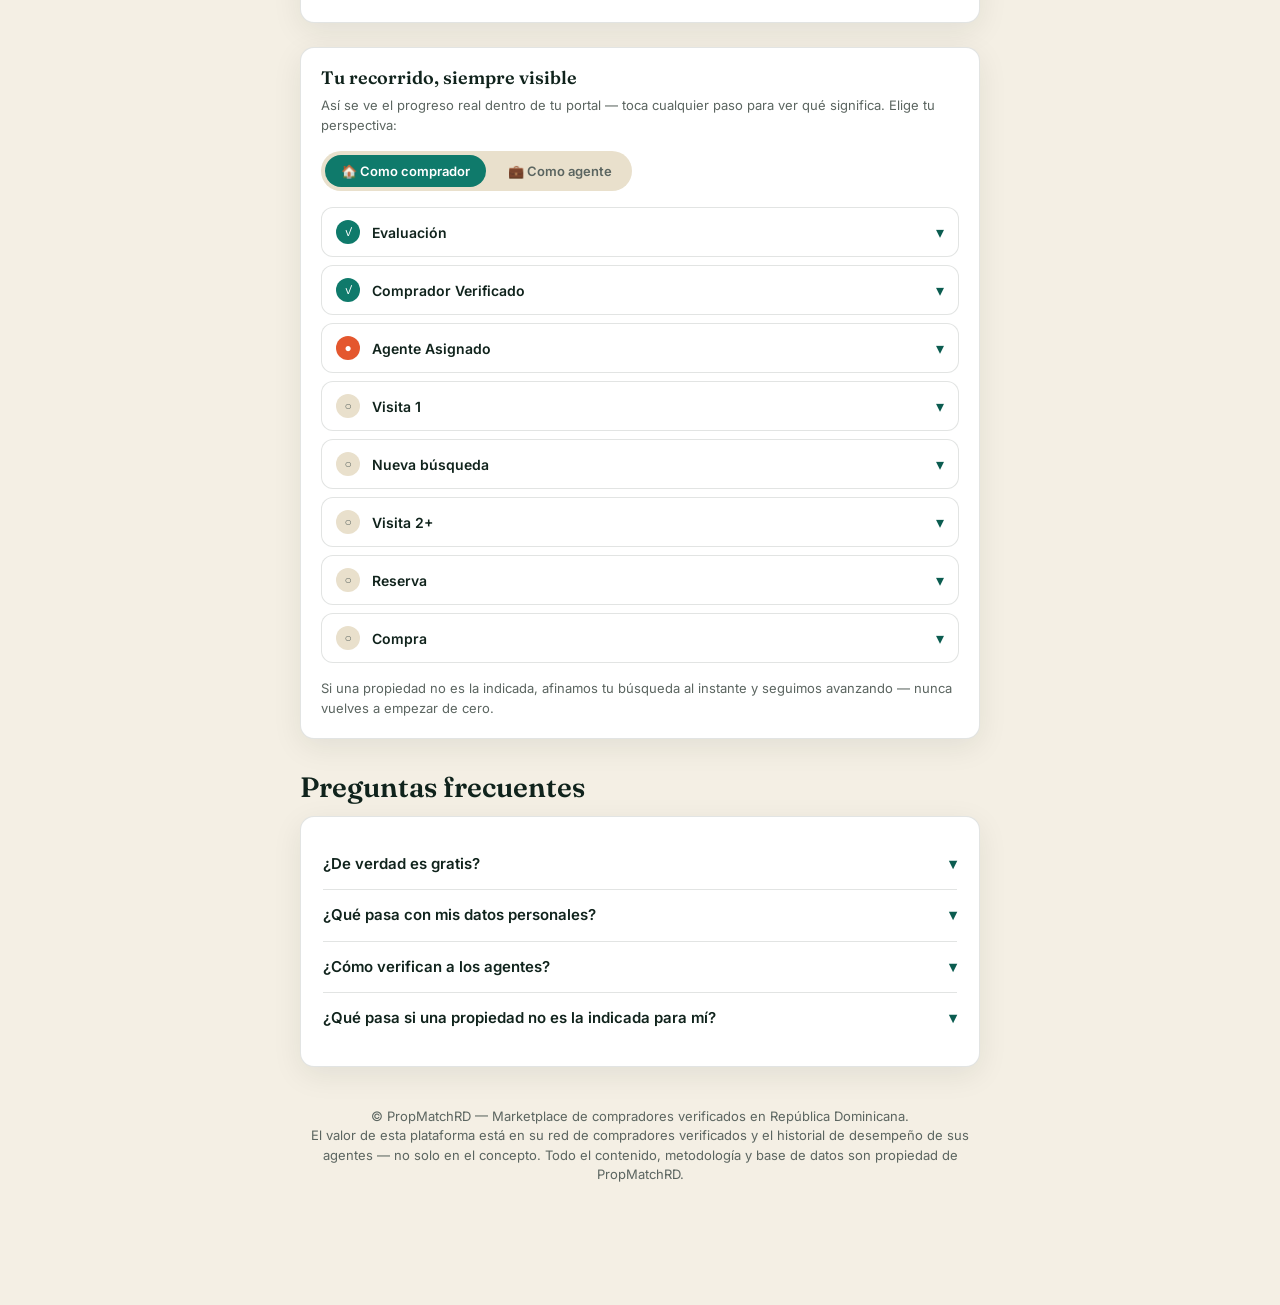
==== commit e8f4aa06: "Add files via upload" ====
--- a/index.html
+++ b/index.html
@@ -131,8 +131,15 @@
     <span class="eyebrow">Red de Embajadores</span>
     <h3>Comparte, gana comisión</h3>
     <p>¿Conoces a alguien buscando comprar? Únete y obtén tu propio enlace de referido — ganas
-    cuando esa persona cierre una compra, sin límite de referidos.</p>
-    <a class="btn btn-outline" id="linkRegistroEmbajador" href="#">Únete a la Red de Embajadores →</a>
+    cuando esa persona cierre una compra, sin límite de referidos. Verás tu progreso en tu propio
+    panel, igual que un comprador o un agente:</p>
+    <div class="ruta" style="margin:12px 0">
+      <div class="ruta-paso hecho"><div class="ruta-nodo">✓</div><div class="ruta-texto">Código generado</div></div>
+      <div class="ruta-paso hecho"><div class="ruta-nodo">✓</div><div class="ruta-texto">Primer referido registrado</div></div>
+      <div class="ruta-paso"><div class="ruta-nodo">○</div><div class="ruta-texto">Primera validación (agente asignado)</div></div>
+      <div class="ruta-paso"><div class="ruta-nodo">○</div><div class="ruta-texto">Primera comisión ganada</div></div>
+    </div>
+    <a class="btn btn-gold" id="linkRegistroEmbajador" href="#">🎖️ Únete a la Red de Embajadores →</a>
   </div>
 
   <div class="card entry-card" style="margin-top:24px">
--- a/styles.css
+++ b/styles.css
@@ -30,10 +30,24 @@
 body {
   margin: 0;
   font-family: var(--font-body);
-  background: var(--sand);
   color: var(--ink);
   line-height: 1.5;
   -webkit-font-smoothing: antialiased;
+
+  /* Fondo moderno generado por código — degradado de marca + textura de
+     puntos, en vez de una foto de stock (evita el look genérico de "casa
+     con familia sonriendo" Y cualquier riesgo de derechos de autor, ya que
+     no se descarga ninguna imagen de terceros). */
+  background-color: var(--sand);
+  background-image:
+    radial-gradient(circle at 10% 5%, rgba(15, 122, 107, 0.28) 0%, transparent 42%),
+    radial-gradient(circle at 90% 20%, rgba(228, 87, 46, 0.22) 0%, transparent 48%),
+    radial-gradient(circle at 20% 95%, rgba(228, 87, 46, 0.16) 0%, transparent 45%),
+    radial-gradient(circle at 80% 90%, rgba(15, 122, 107, 0.20) 0%, transparent 50%),
+    radial-gradient(circle, rgba(16, 35, 28, 0.14) 1.5px, transparent 2px);
+  background-size: auto, auto, auto, auto, 24px 24px;
+  background-attachment: fixed, fixed, fixed, fixed, fixed;
+  background-repeat: no-repeat, no-repeat, no-repeat, no-repeat, repeat;
 }
 
 .wrap {
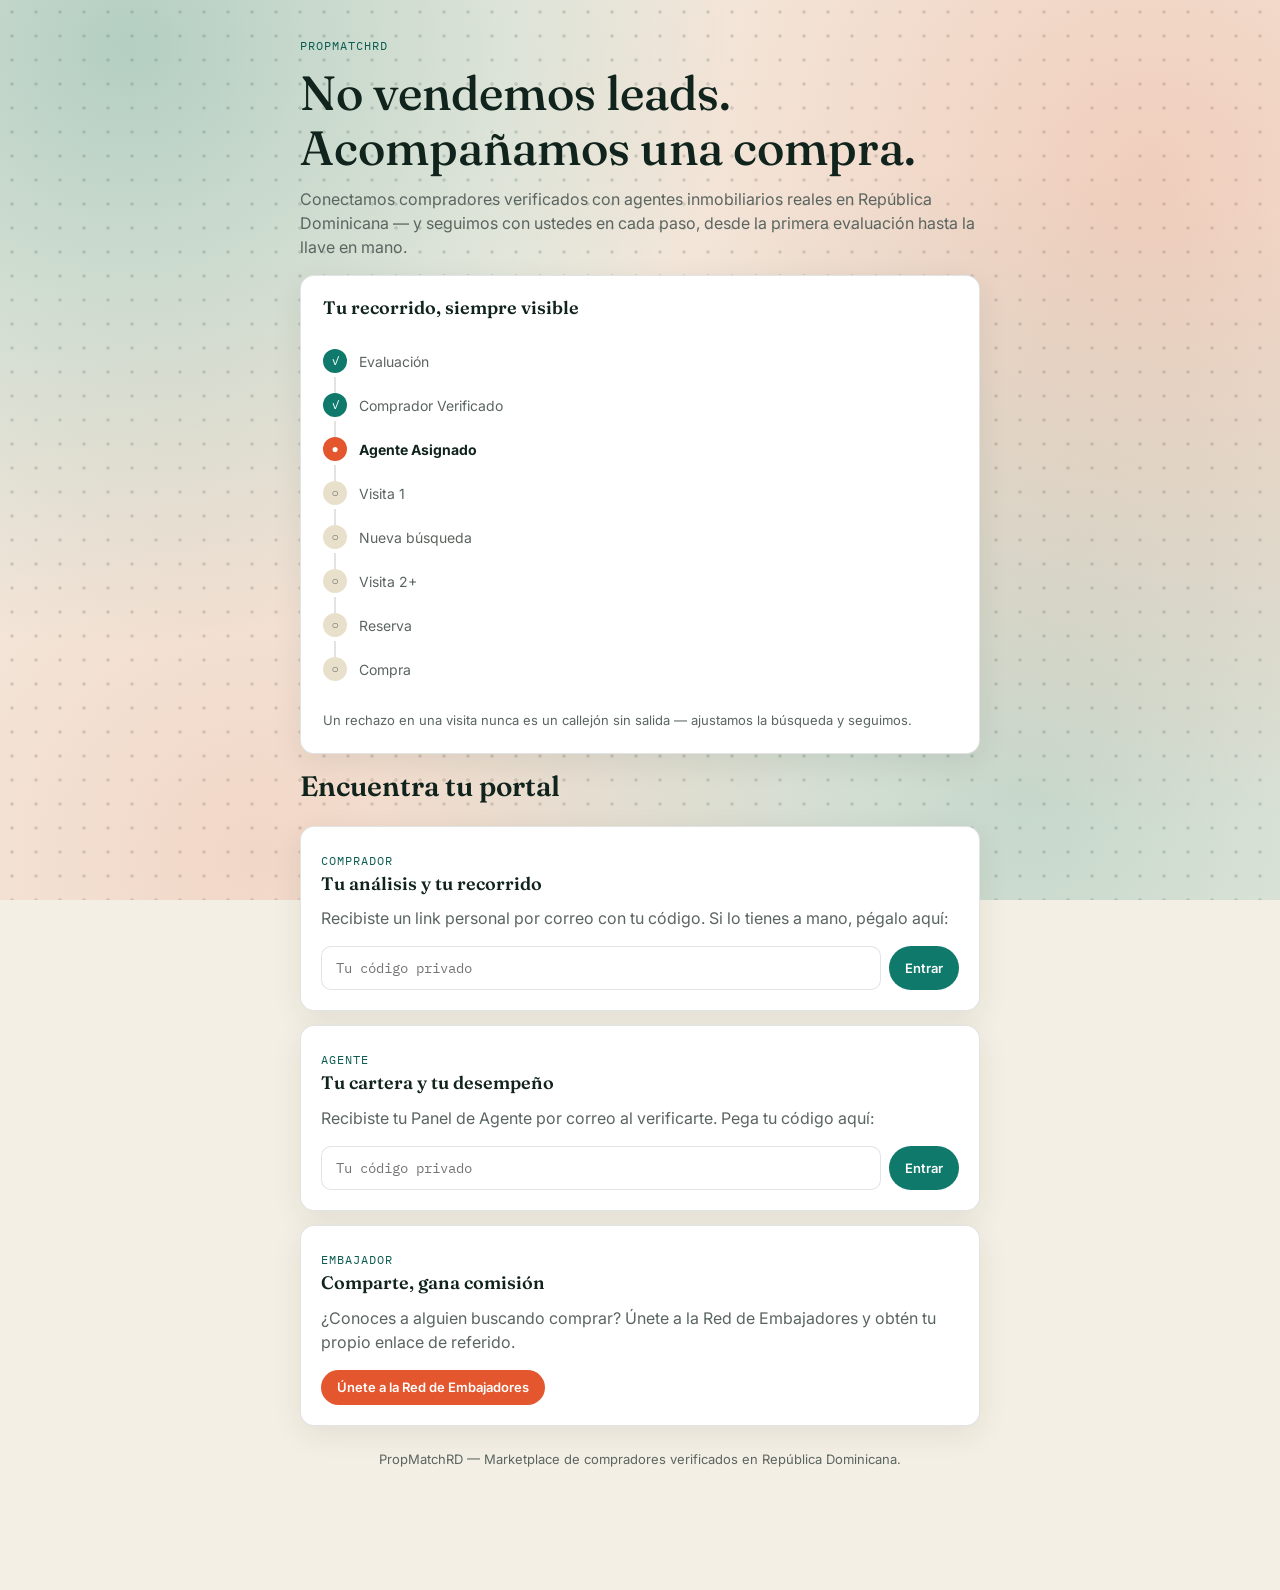
==== commit dd24ebe4: "Add files via upload" ====
--- a/index.html
+++ b/index.html
@@ -3,240 +3,84 @@
 <head>
 <meta charset="UTF-8">
 <meta name="viewport" content="width=device-width, initial-scale=1">
-<title>PropMatchRD — Encuentra tu próxima propiedad, con un agente verificado a tu lado</title>
+<title>PropMatchRD — Compra tu propiedad con acompañamiento real</title>
 <link rel="stylesheet" href="styles.css">
-<style>
-  .hero-btns { display: flex; gap: 12px; flex-wrap: wrap; margin: 22px 0 6px; }
-  .hero-btns .btn { flex: 1 1 auto; min-width: 200px; text-align: center; font-size: 15px; }
-  .sub-cta { font-size: 12px; color: var(--text-muted); text-align: center; margin: -2px 0 20px; }
-
-  .trust-bar { display: flex; gap: 10px; flex-wrap: wrap; margin: 20px 0 8px; }
-  .trust-item {
-    flex: 1 1 auto; min-width: 150px; display: flex; align-items: center; gap: 8px;
-    background: var(--white); border: 1px solid var(--line); border-radius: 10px;
-    padding: 10px 14px; font-size: 13px; font-weight: 600;
-  }
-  .trust-item span.ico { font-size: 18px; }
-
-  .pasos { display: grid; grid-template-columns: repeat(auto-fit, minmax(140px,1fr)); gap: 14px; margin: 18px 0; }
-  .paso { text-align: center; }
-  .paso .n {
-    width: 34px; height: 34px; border-radius: 50%; background: var(--teal); color: white;
-    display: flex; align-items: center; justify-content: center; font-family: var(--font-mono);
-    font-weight: 600; margin: 0 auto 8px;
-  }
-  .paso p { font-size: 13px; margin: 0; }
-
-  .entry-card { transition: transform 0.15s ease, box-shadow 0.15s ease; }
-  .entry-card:hover { transform: translateY(-2px); box-shadow: 0 12px 34px rgba(16,35,28,0.12); }
-
-  /* --- Ruta de Compra interactiva --- */
-  .rol-toggle { display: flex; gap: 6px; margin-bottom: 16px; background: var(--sand-deep); border-radius: 100px; padding: 4px; width: fit-content; }
-  .rol-btn {
-    font-family: var(--font-body); font-weight: 600; font-size: 13px; padding: 8px 16px;
-    border-radius: 100px; border: none; background: transparent; color: var(--text-muted); cursor: pointer;
-    transition: background 0.15s ease, color 0.15s ease;
-  }
-  .rol-btn.activo { background: var(--teal); color: white; }
-
-  .ruta-paso-int {
-    border: 1px solid var(--line); border-radius: 12px; margin-bottom: 8px;
-    background: var(--white); overflow: hidden; transition: opacity 0.4s ease;
-  }
-  .ruta-paso-int-cabecera {
-    display: flex; align-items: center; gap: 12px; padding: 12px 14px; cursor: pointer;
-  }
-  .ruta-paso-int .ruta-nodo { flex-shrink: 0; }
-  .ruta-paso-int-titulo { font-weight: 600; flex: 1; font-size: 14px; }
-  .ruta-paso-int-flecha { color: var(--teal-deep); transition: transform 0.2s ease; }
-  .ruta-paso-int.abierto .ruta-paso-int-flecha { transform: rotate(180deg); }
-  .ruta-paso-int-detalle {
-    max-height: 0; overflow: hidden; transition: max-height 0.25s ease;
-    font-size: 13px; color: var(--text-muted); padding: 0 14px;
-  }
-  .ruta-paso-int.abierto .ruta-paso-int-detalle { max-height: 120px; padding: 0 14px 14px 50px; }
-
-  .faq-item { border-bottom: 1px solid var(--line); padding: 14px 0; cursor: pointer; }
-  .faq-item:last-child { border-bottom: none; }
-  .faq-q { display: flex; justify-content: space-between; align-items: center; font-weight: 600; font-size: 15px; color: var(--ink); }
-  .faq-a { font-size: 14px; color: var(--text-muted); max-height: 0; overflow: hidden; transition: max-height 0.25s ease; }
-  .faq-item.abierto .faq-a { max-height: 200px; margin-top: 8px; }
-  .faq-item.abierto .faq-flecha { transform: rotate(180deg); }
-  .faq-flecha { transition: transform 0.2s ease; color: var(--teal-deep); }
-
-  .whatsapp-float {
-    position: fixed; bottom: 20px; right: 20px; z-index: 100;
-    background: #25D366; color: white; width: 58px; height: 58px;
-    border-radius: 50%; display: flex; align-items: center; justify-content: center;
-    font-size: 28px; text-decoration: none; box-shadow: 0 6px 20px rgba(0,0,0,0.25);
-    transition: transform 0.15s ease;
-  }
-  .whatsapp-float:hover { transform: scale(1.08); }
-
-  @media (max-width: 480px) {
-    .hero-btns .btn { min-width: 100%; }
-  }
-</style>
 </head>
 <body>
 <div class="wrap">
 
   <span class="eyebrow">PropMatchRD</span>
-  <h1>Encuentra la propiedad ideal,<br>con un experto a tu lado.</h1>
-  <p>Ya sea para vivir, para alquilar, para invertir, o el terreno perfecto para construir — te conectamos
-  con un agente inmobiliario <b>verificado</b> según tu presupuesto real y la zona que buscas. Te acompañamos
-  en cada paso, desde la evaluación hasta que la propiedad sea tuya.</p>
+  <h1>No vendemos leads.<br>Acompañamos una compra.</h1>
+  <p>Conectamos compradores verificados con agentes inmobiliarios reales en República Dominicana —
+  y seguimos con ustedes en cada paso, desde la primera evaluación hasta la llave en mano.</p>
 
-  <div class="trust-bar">
-    <div class="trust-item"><span class="ico">🆓</span> 100% gratis para ti</div>
-    <div class="trust-item"><span class="ico">✅</span> Agentes verificados a mano</div>
-    <div class="trust-item"><span class="ico">🔒</span> Tus datos, protegidos</div>
+  <div class="card">
+    <h3>Tu recorrido, siempre visible</h3>
+    <div class="ruta">
+      <div class="ruta-paso hecho"><div class="ruta-nodo">✓</div><div class="ruta-texto">Evaluación</div></div>
+      <div class="ruta-paso hecho"><div class="ruta-nodo">✓</div><div class="ruta-texto">Comprador Verificado</div></div>
+      <div class="ruta-paso actual"><div class="ruta-nodo">●</div><div class="ruta-texto">Agente Asignado</div></div>
+      <div class="ruta-paso"><div class="ruta-nodo">○</div><div class="ruta-texto">Visita 1</div></div>
+      <div class="ruta-paso"><div class="ruta-nodo">○</div><div class="ruta-texto">Nueva búsqueda</div></div>
+      <div class="ruta-paso"><div class="ruta-nodo">○</div><div class="ruta-texto">Visita 2+</div></div>
+      <div class="ruta-paso"><div class="ruta-nodo">○</div><div class="ruta-texto">Reserva</div></div>
+      <div class="ruta-paso"><div class="ruta-nodo">○</div><div class="ruta-texto">Compra</div></div>
+    </div>
+    <p style="margin:0;font-size:13px">Un rechazo en una visita nunca es un callejón sin salida — ajustamos la búsqueda y seguimos.</p>
   </div>
 
-  <div class="hero-btns">
-    <a class="btn btn-coral" id="linkRegistroComprador" href="#">🏠 Quiero comprar</a>
-    <a class="btn btn-primary" id="linkRegistroAgente" href="#">💼 Soy agente inmobiliario</a>
-    <button class="btn btn-outline" onclick="document.getElementById('consultar').scrollIntoView({behavior:'smooth'})">🔍 Consultar mi solicitud</button>
-  </div>
-  <p class="sub-cta">Sin compromiso · Solo toma 3 minutos</p>
+  <h2>Encuentra tu portal</h2>
+  <div class="entry-grid">
 
-  <h2 style="margin-top:32px">Así de simple funciona</h2>
-  <div class="pasos">
-    <div class="paso"><div class="n">1</div><p><b>Cuéntanos qué buscas.</b><br>Presupuesto, zona y tipo de propiedad.</p></div>
-    <div class="paso"><div class="n">2</div><p><b>Te asignamos un agente verificado</b><br>compatible con tu perfil.</p></div>
-    <div class="paso"><div class="n">3</div><p><b>Visitas propiedades</b><br>cada vez más afinadas a lo que buscas.</p></div>
-    <div class="paso"><div class="n">4</div><p><b>Cierras tu compra</b><br>con acompañamiento hasta el final.</p></div>
+    <div class="entry-card">
+      <span class="eyebrow">Comprador</span>
+      <h3>Tu análisis y tu recorrido</h3>
+      <p>Recibiste un link personal por correo con tu código. Si lo tienes a mano, pégalo aquí:</p>
+      <div class="code-input">
+        <input type="text" id="codigoComprador" placeholder="Tu código privado">
+        <button class="btn btn-primary btn-sm" onclick="irA('portal.html','codigo','codigoComprador','comprador')">Entrar</button>
+      </div>
+    </div>
+
+    <div class="entry-card">
+      <span class="eyebrow">Agente</span>
+      <h3>Tu cartera y tu desempeño</h3>
+      <p>Recibiste tu Panel de Agente por correo al verificarte. Pega tu código aquí:</p>
+      <div class="code-input">
+        <input type="text" id="codigoAgente" placeholder="Tu código privado">
+        <button class="btn btn-primary btn-sm" onclick="irA('panel.html','codigo','codigoAgente','agente')">Entrar</button>
+      </div>
+    </div>
+
+    <div class="entry-card">
+      <span class="eyebrow">Embajador</span>
+      <h3>Comparte, gana comisión</h3>
+      <p>¿Conoces a alguien buscando comprar? Únete a la Red de Embajadores y obtén tu propio enlace de referido.</p>
+      <a class="btn btn-coral btn-sm" href="#" id="linkUnirmeEmbajador">Únete a la Red de Embajadores</a>
+    </div>
+
   </div>
 
-  <div class="card" id="consultar" style="margin-top:24px">
-    <h3>🔍 Consultar mi solicitud / Portal de seguimiento</h3>
-    <p style="font-size:13px">Pega el código privado que recibiste por correo — detectamos automáticamente si eres
-    comprador o agente, no necesitas saberlo de antemano.</p>
-    <div class="code-input">
-      <input type="text" id="codigoConsulta" placeholder="Tu código privado">
-      <button class="btn btn-primary btn-sm" onclick="consultarSolicitud('codigoConsulta','mensajeConsulta')">Consultar</button>
-    </div>
-    <p id="mensajeConsulta" style="font-size:13px;margin-top:8px"></p>
-  </div>
-
-  <div class="card" style="margin-top:16px">
-    <span class="eyebrow">Para agentes inmobiliarios</span>
-    <h3>Enfócate en cerrar, no en calificar</h3>
-    <p>Cada comprador que recibes ya tiene presupuesto, inicial y preaprobación bancaria evaluados —
-    tú te concentras en lo que mejor sabes hacer: cerrar la venta. Sin cuota de entrada.</p>
-    <a class="btn btn-outline" id="linkRegistroAgente2" href="#">Registrarme como agente →</a>
-  </div>
-
-  <div class="card" style="margin-top:16px">
-    <span class="eyebrow">Red de Embajadores</span>
-    <h3>Comparte, gana comisión</h3>
-    <p>¿Conoces a alguien buscando comprar? Únete y obtén tu propio enlace de referido — ganas
-    cuando esa persona cierre una compra, sin límite de referidos. Verás tu progreso en tu propio
-    panel, igual que un comprador o un agente:</p>
-    <div class="ruta" style="margin:12px 0">
-      <div class="ruta-paso hecho"><div class="ruta-nodo">✓</div><div class="ruta-texto">Código generado</div></div>
-      <div class="ruta-paso hecho"><div class="ruta-nodo">✓</div><div class="ruta-texto">Primer referido registrado</div></div>
-      <div class="ruta-paso"><div class="ruta-nodo">○</div><div class="ruta-texto">Primera validación (agente asignado)</div></div>
-      <div class="ruta-paso"><div class="ruta-nodo">○</div><div class="ruta-texto">Primera comisión ganada</div></div>
-    </div>
-    <a class="btn btn-gold" id="linkRegistroEmbajador" href="#">🎖️ Únete a la Red de Embajadores →</a>
-  </div>
-
-  <div class="card entry-card" style="margin-top:24px">
-    <h3>Tu recorrido, siempre visible</h3>
-    <p style="font-size:13px;margin-top:-4px">Así se ve el progreso real dentro de tu portal — toca cualquier paso para
-    ver qué significa. Elige tu perspectiva:</p>
-
-    <div class="rol-toggle">
-      <button class="rol-btn activo" id="rolComprador" onclick="cambiarRol('comprador')">🏠 Como comprador</button>
-      <button class="rol-btn" id="rolAgente" onclick="cambiarRol('agente')">💼 Como agente</button>
-    </div>
-
-    <div id="rutaInteractiva"></div>
-
-    <p style="margin:16px 0 0;font-size:13px">Si una propiedad no es la indicada, afinamos tu búsqueda al instante y seguimos avanzando — nunca vuelves a empezar de cero.</p>
-  </div>
-
-  <h2 style="margin-top:32px">Preguntas frecuentes</h2>
-  <div class="card">
-    <div class="faq-item" onclick="this.classList.toggle('abierto')">
-      <div class="faq-q">¿De verdad es gratis? <span class="faq-flecha">▾</span></div>
-      <div class="faq-a">Sí. Como comprador, nunca pagas nada por usar la plataforma ni por que te conectemos con un agente.</div>
-    </div>
-    <div class="faq-item" onclick="this.classList.toggle('abierto')">
-      <div class="faq-q">¿Qué pasa con mis datos personales? <span class="faq-flecha">▾</span></div>
-      <div class="faq-a">Solo se comparten con el agente que te asignamos, para que pueda contactarte. Tu portal de seguimiento usa un código privado que nadie más puede adivinar ni acceder.</div>
-    </div>
-    <div class="faq-item" onclick="this.classList.toggle('abierto')">
-      <div class="faq-q">¿Cómo verifican a los agentes? <span class="faq-flecha">▾</span></div>
-      <div class="faq-a">Cada agente pasa por una revisión manual antes de poder recibir compradores — no es un registro automático.</div>
-    </div>
-    <div class="faq-item" onclick="this.classList.toggle('abierto')">
-      <div class="faq-q">¿Qué pasa si una propiedad no es la indicada para mí? <span class="faq-flecha">▾</span></div>
-      <div class="faq-a">Nos cuentas qué te gustaría distinto, y ajustamos tu búsqueda automáticamente — zona, presupuesto o características. Siempre sigues avanzando.</div>
-    </div>
-  </div>
-
-  <p class="footer-note">© PropMatchRD — Marketplace de compradores verificados en República Dominicana.<br>
-  El valor de esta plataforma está en su red de compradores verificados y el historial de desempeño de sus agentes —
-  no solo en el concepto. Todo el contenido, metodología y base de datos son propiedad de PropMatchRD.</p>
+  <p class="footer-note">PropMatchRD — Marketplace de compradores verificados en República Dominicana.</p>
 </div>
-
-<a class="whatsapp-float" id="linkWhatsappSoporte" href="#" target="_blank" title="Escríbenos por WhatsApp">💬</a>
 
 <script src="app.js"></script>
 <script>
-  document.getElementById('linkRegistroComprador').href = FORM_COMPRADOR_URL;
-  document.getElementById('linkRegistroAgente').href = FORM_AGENTE_URL;
-  document.getElementById('linkRegistroAgente2').href = FORM_AGENTE_URL;
-  document.getElementById('linkRegistroEmbajador').href = FORM_EMBAJADOR_URL;
-  document.getElementById('linkWhatsappSoporte').href =
-    'https://wa.me/' + WHATSAPP_SOPORTE_NUMERO + '?text=' + encodeURIComponent('Hola, tengo una consulta sobre PropMatchRD.');
-
-  // Ruta de Compra interactiva: cada paso se despliega al tocarlo, y el
-  // texto cambia según la perspectiva elegida (comprador o agente) — la
-  // misma ruta se ve distinta según quién la mira, y ambos entienden de
-  // inmediato qué gana con cada paso.
-  const PASOS_RUTA = [
-    { titulo: 'Evaluación', comprador: 'Completas tu perfil: presupuesto, zona y lo que buscas. Toma 3 minutos.', agente: 'El sistema evalúa el perfil antes de asignarlo — solo recibes compradores calificados.' },
-    { titulo: 'Comprador Verificado', comprador: 'Tu perfil queda verificado y listo para conectar con un agente.', agente: 'Ya sabes que este comprador tiene presupuesto e intención real de compra.' },
-    { titulo: 'Agente Asignado', comprador: 'Te asignamos el agente más compatible con lo que buscas.', agente: 'Recibes al comprador con toda su información — listo para contactar hoy mismo.' },
-    { titulo: 'Visita 1', comprador: 'Visitas tu primera opción junto a tu agente.', agente: 'Registras el resultado en menos de un minuto desde tu celular.' },
-    { titulo: 'Nueva búsqueda', comprador: 'Si algo no encajó, afinamos tu búsqueda al instante — sin empezar de cero.', agente: 'El sistema te sugiere automáticamente el siguiente paso a seguir.' },
-    { titulo: 'Visita 2+', comprador: 'Sigues viendo opciones cada vez más afinadas a lo que quieres.', agente: 'Cada visita mejora la compatibilidad de tus próximas sugerencias.' },
-    { titulo: 'Reserva', comprador: '¡Encontraste tu propiedad! Avanzas a reservarla.', agente: 'Registras la reserva y avanzas directo hacia el cierre.' },
-    { titulo: 'Compra', comprador: '¡Felicidades, la propiedad ya es tuya!', agente: 'Cierre confirmado — tu comisión queda protegida y documentada.' }
-  ];
-  let ROL_ACTUAL = 'comprador';
-
-  function construirRutaInteractiva() {
-    const cont = document.getElementById('rutaInteractiva');
-    cont.innerHTML = '';
-    PASOS_RUTA.forEach((paso, i) => {
-      const clase = i < 2 ? 'hecho' : i === 2 ? 'actual' : '';
-      const icono = i < 2 ? '✓' : i === 2 ? '●' : '○';
-      const div = document.createElement('div');
-      div.className = 'ruta-paso-int';
-      div.style.opacity = '0';
-      div.innerHTML =
-        '<div class="ruta-paso-int-cabecera" onclick="this.parentElement.classList.toggle(\'abierto\')">' +
-        '<div class="ruta-nodo ' + clase + '" style="background:' + (clase === 'hecho' ? 'var(--teal)' : clase === 'actual' ? 'var(--coral)' : 'var(--sand-deep)') + ';color:' + (clase ? 'white' : 'var(--text-muted)') + '">' + icono + '</div>' +
-        '<div class="ruta-paso-int-titulo">' + paso.titulo + '</div>' +
-        '<div class="ruta-paso-int-flecha">▾</div></div>' +
-        '<div class="ruta-paso-int-detalle">' + paso[ROL_ACTUAL] + '</div>';
-      cont.appendChild(div);
-      setTimeout(() => { div.style.opacity = '1'; }, i * 100);
-    });
+  function irA(pagina, param, inputId, tipo) {
+    const valor = document.getElementById(inputId).value.trim();
+    if (!valor) return;
+    guardarCodigoRecordado(tipo, valor);
+    window.location.href = pagina + '?' + param + '=' + encodeURIComponent(valor);
   }
 
-  function cambiarRol(rol) {
-    ROL_ACTUAL = rol;
-    document.getElementById('rolComprador').classList.toggle('activo', rol === 'comprador');
-    document.getElementById('rolAgente').classList.toggle('activo', rol === 'agente');
-    construirRutaInteractiva();
-  }
-
-  construirRutaInteractiva();
+  // Automatización: si ya usaste tu portal antes en este navegador, te
+  // lleva directo sin tener que volver a pegar el código.
+  (function () {
+    const codigoComprador = obtenerCodigoRecordado('comprador');
+    const codigoAgente = obtenerCodigoRecordado('agente');
+    if (codigoComprador) document.getElementById('codigoComprador').value = codigoComprador;
+    if (codigoAgente) document.getElementById('codigoAgente').value = codigoAgente;
+  })();
 </script>
 </body>
 </html>
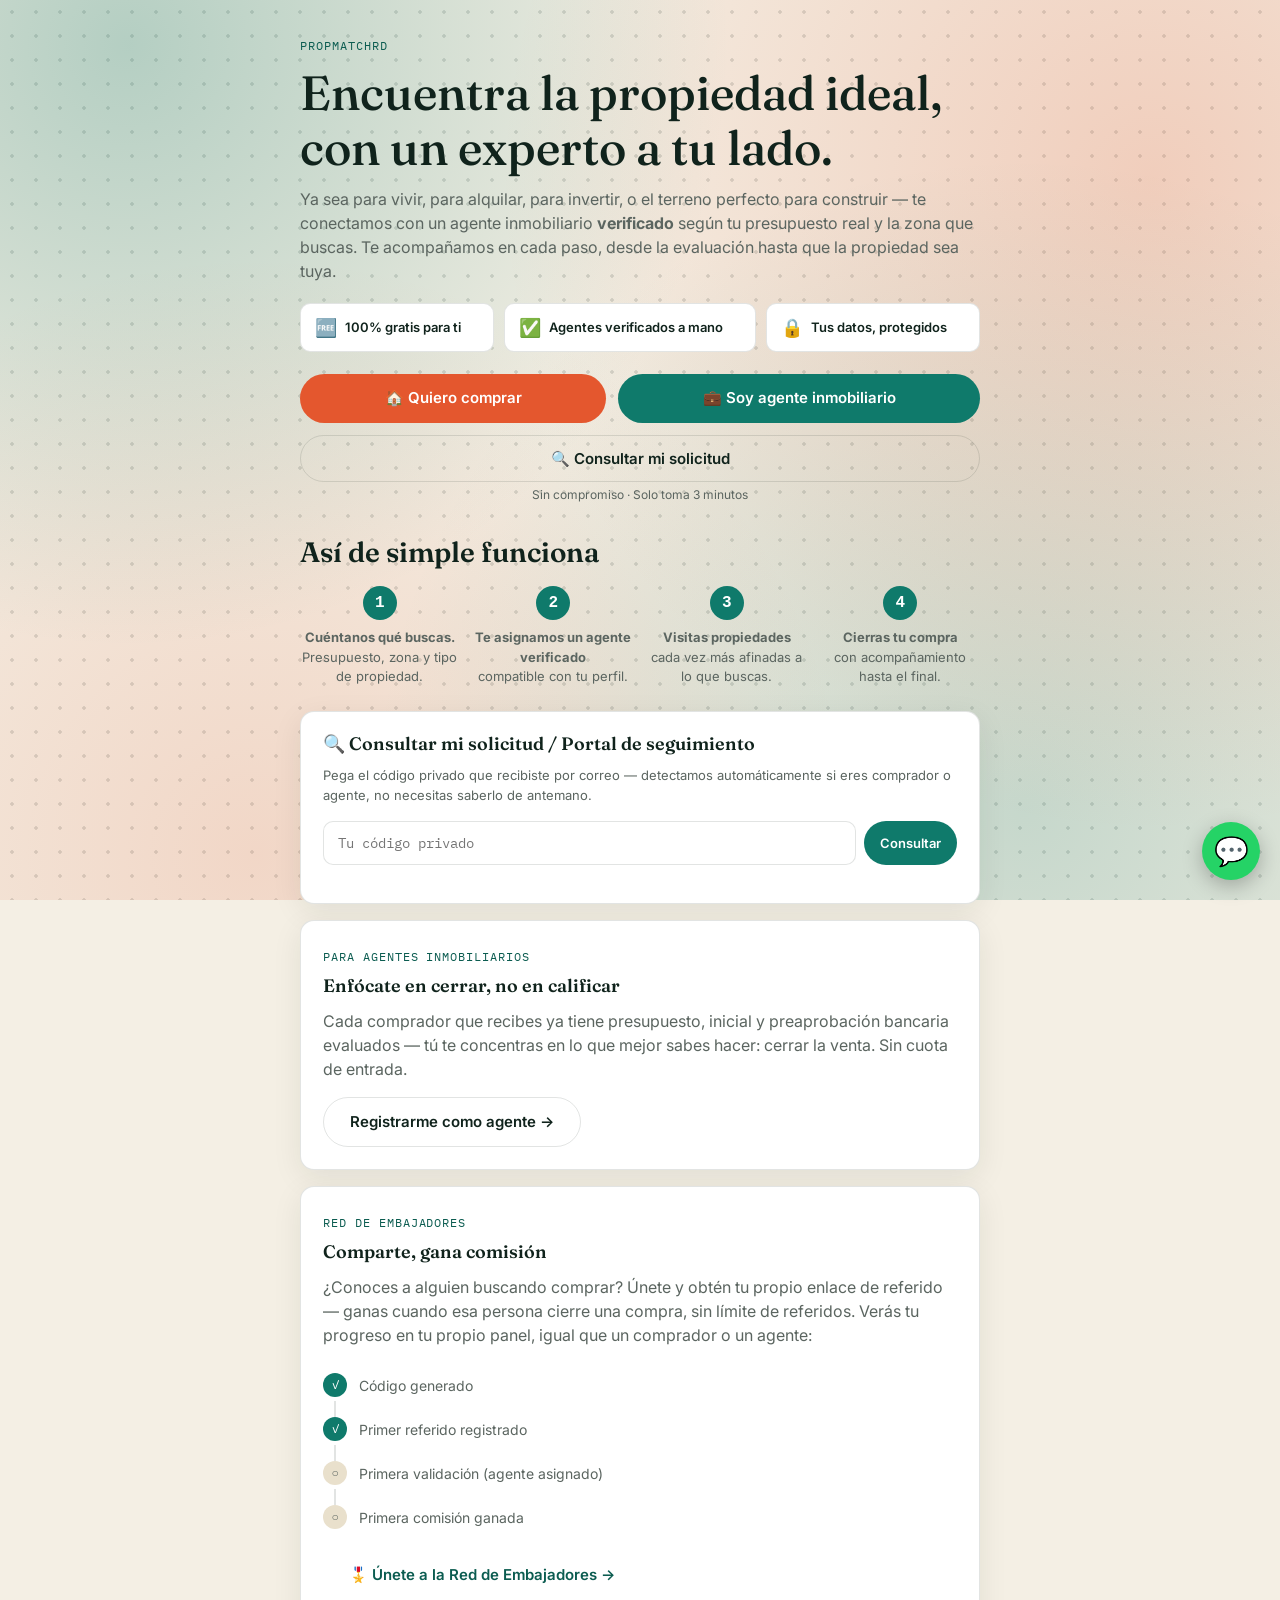
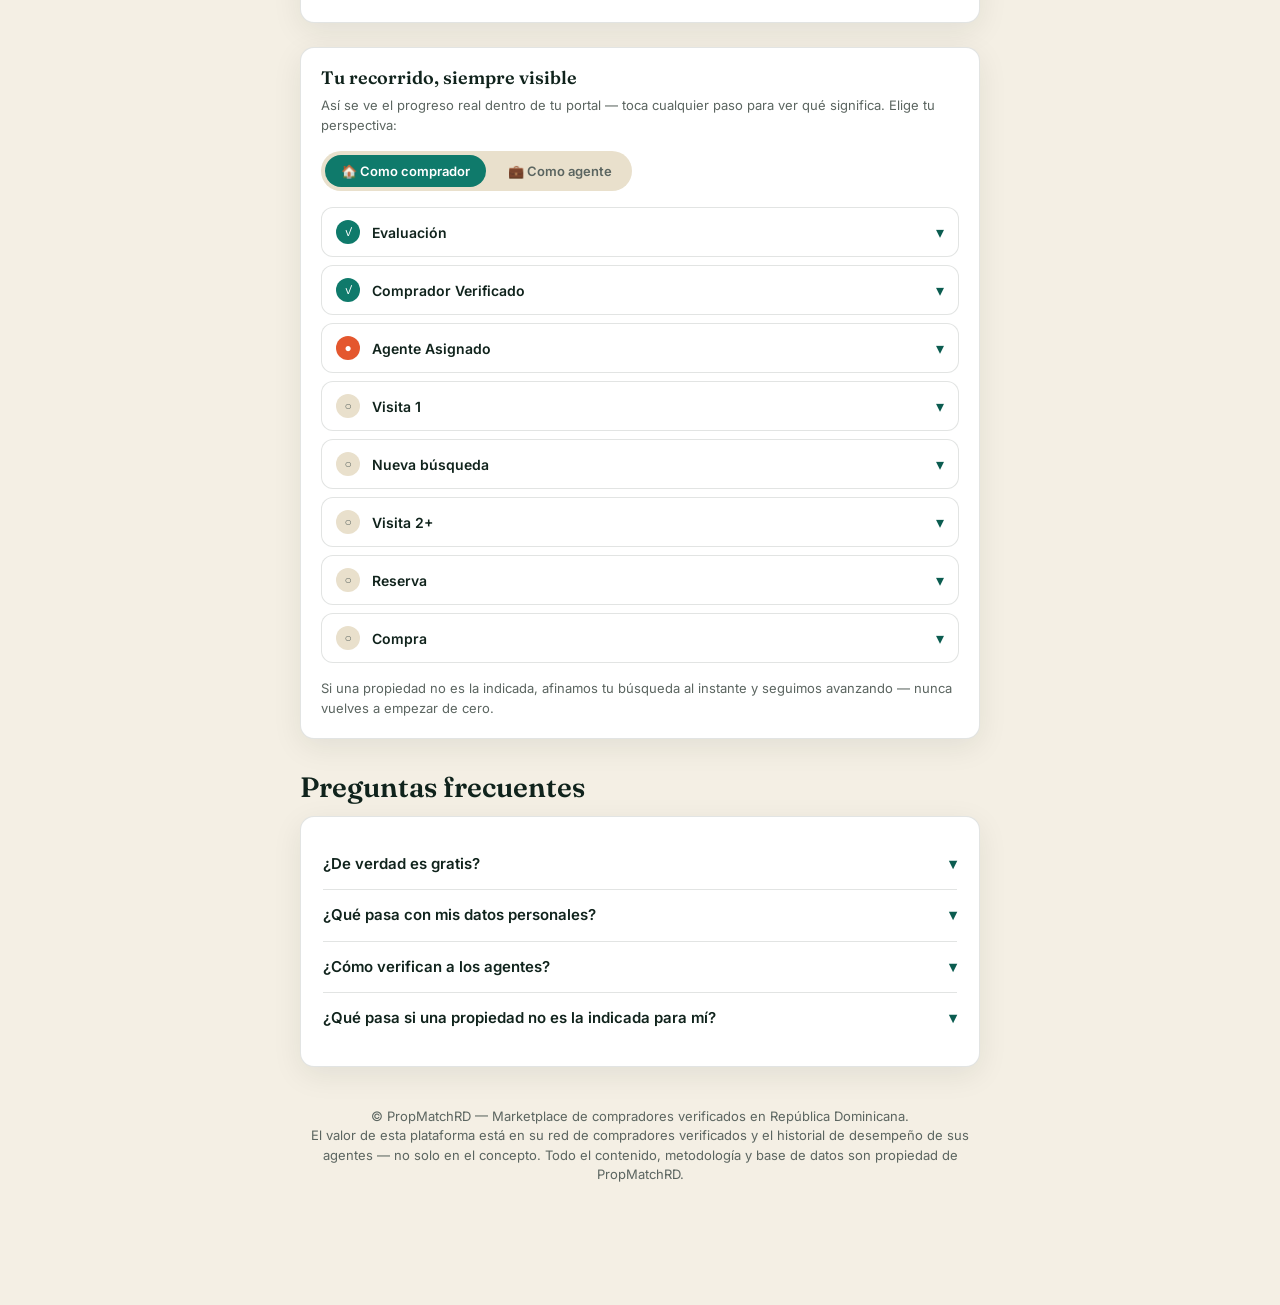
==== commit 604e3b0c: "Add files via upload" ====
--- a/index.html
+++ b/index.html
@@ -3,84 +3,240 @@
 <head>
 <meta charset="UTF-8">
 <meta name="viewport" content="width=device-width, initial-scale=1">
-<title>PropMatchRD — Compra tu propiedad con acompañamiento real</title>
+<title>PropMatchRD — Encuentra tu próxima propiedad, con un agente verificado a tu lado</title>
 <link rel="stylesheet" href="styles.css">
+<style>
+  .hero-btns { display: flex; gap: 12px; flex-wrap: wrap; margin: 22px 0 6px; }
+  .hero-btns .btn { flex: 1 1 auto; min-width: 200px; text-align: center; font-size: 15px; }
+  .sub-cta { font-size: 12px; color: var(--text-muted); text-align: center; margin: -2px 0 20px; }
+
+  .trust-bar { display: flex; gap: 10px; flex-wrap: wrap; margin: 20px 0 8px; }
+  .trust-item {
+    flex: 1 1 auto; min-width: 150px; display: flex; align-items: center; gap: 8px;
+    background: var(--white); border: 1px solid var(--line); border-radius: 10px;
+    padding: 10px 14px; font-size: 13px; font-weight: 600;
+  }
+  .trust-item span.ico { font-size: 18px; }
+
+  .pasos { display: grid; grid-template-columns: repeat(auto-fit, minmax(140px,1fr)); gap: 14px; margin: 18px 0; }
+  .paso { text-align: center; }
+  .paso .n {
+    width: 34px; height: 34px; border-radius: 50%; background: var(--teal); color: white;
+    display: flex; align-items: center; justify-content: center; font-family: var(--font-mono);
+    font-weight: 600; margin: 0 auto 8px;
+  }
+  .paso p { font-size: 13px; margin: 0; }
+
+  .entry-card { transition: transform 0.15s ease, box-shadow 0.15s ease; }
+  .entry-card:hover { transform: translateY(-2px); box-shadow: 0 12px 34px rgba(16,35,28,0.12); }
+
+  /* --- Ruta de Compra interactiva --- */
+  .rol-toggle { display: flex; gap: 6px; margin-bottom: 16px; background: var(--sand-deep); border-radius: 100px; padding: 4px; width: fit-content; }
+  .rol-btn {
+    font-family: var(--font-body); font-weight: 600; font-size: 13px; padding: 8px 16px;
+    border-radius: 100px; border: none; background: transparent; color: var(--text-muted); cursor: pointer;
+    transition: background 0.15s ease, color 0.15s ease;
+  }
+  .rol-btn.activo { background: var(--teal); color: white; }
+
+  .ruta-paso-int {
+    border: 1px solid var(--line); border-radius: 12px; margin-bottom: 8px;
+    background: var(--white); overflow: hidden; transition: opacity 0.4s ease;
+  }
+  .ruta-paso-int-cabecera {
+    display: flex; align-items: center; gap: 12px; padding: 12px 14px; cursor: pointer;
+  }
+  .ruta-paso-int .ruta-nodo { flex-shrink: 0; }
+  .ruta-paso-int-titulo { font-weight: 600; flex: 1; font-size: 14px; }
+  .ruta-paso-int-flecha { color: var(--teal-deep); transition: transform 0.2s ease; }
+  .ruta-paso-int.abierto .ruta-paso-int-flecha { transform: rotate(180deg); }
+  .ruta-paso-int-detalle {
+    max-height: 0; overflow: hidden; transition: max-height 0.25s ease;
+    font-size: 13px; color: var(--text-muted); padding: 0 14px;
+  }
+  .ruta-paso-int.abierto .ruta-paso-int-detalle { max-height: 120px; padding: 0 14px 14px 50px; }
+
+  .faq-item { border-bottom: 1px solid var(--line); padding: 14px 0; cursor: pointer; }
+  .faq-item:last-child { border-bottom: none; }
+  .faq-q { display: flex; justify-content: space-between; align-items: center; font-weight: 600; font-size: 15px; color: var(--ink); }
+  .faq-a { font-size: 14px; color: var(--text-muted); max-height: 0; overflow: hidden; transition: max-height 0.25s ease; }
+  .faq-item.abierto .faq-a { max-height: 200px; margin-top: 8px; }
+  .faq-item.abierto .faq-flecha { transform: rotate(180deg); }
+  .faq-flecha { transition: transform 0.2s ease; color: var(--teal-deep); }
+
+  .whatsapp-float {
+    position: fixed; bottom: 20px; right: 20px; z-index: 100;
+    background: #25D366; color: white; width: 58px; height: 58px;
+    border-radius: 50%; display: flex; align-items: center; justify-content: center;
+    font-size: 28px; text-decoration: none; box-shadow: 0 6px 20px rgba(0,0,0,0.25);
+    transition: transform 0.15s ease;
+  }
+  .whatsapp-float:hover { transform: scale(1.08); }
+
+  @media (max-width: 480px) {
+    .hero-btns .btn { min-width: 100%; }
+  }
+</style>
 </head>
 <body>
 <div class="wrap">
 
   <span class="eyebrow">PropMatchRD</span>
-  <h1>No vendemos leads.<br>Acompañamos una compra.</h1>
-  <p>Conectamos compradores verificados con agentes inmobiliarios reales en República Dominicana —
-  y seguimos con ustedes en cada paso, desde la primera evaluación hasta la llave en mano.</p>
-
+  <h1>Encuentra la propiedad ideal,<br>con un experto a tu lado.</h1>
+  <p>Ya sea para vivir, para alquilar, para invertir, o el terreno perfecto para construir — te conectamos
+  con un agente inmobiliario <b>verificado</b> según tu presupuesto real y la zona que buscas. Te acompañamos
+  en cada paso, desde la evaluación hasta que la propiedad sea tuya.</p>
+
+  <div class="trust-bar">
+    <div class="trust-item"><span class="ico">🆓</span> 100% gratis para ti</div>
+    <div class="trust-item"><span class="ico">✅</span> Agentes verificados a mano</div>
+    <div class="trust-item"><span class="ico">🔒</span> Tus datos, protegidos</div>
+  </div>
+
+  <div class="hero-btns">
+    <a class="btn btn-coral" id="linkRegistroComprador" href="#">🏠 Quiero comprar</a>
+    <a class="btn btn-primary" id="linkRegistroAgente" href="#">💼 Soy agente inmobiliario</a>
+    <button class="btn btn-outline" onclick="document.getElementById('consultar').scrollIntoView({behavior:'smooth'})">🔍 Consultar mi solicitud</button>
+  </div>
+  <p class="sub-cta">Sin compromiso · Solo toma 3 minutos</p>
+
+  <h2 style="margin-top:32px">Así de simple funciona</h2>
+  <div class="pasos">
+    <div class="paso"><div class="n">1</div><p><b>Cuéntanos qué buscas.</b><br>Presupuesto, zona y tipo de propiedad.</p></div>
+    <div class="paso"><div class="n">2</div><p><b>Te asignamos un agente verificado</b><br>compatible con tu perfil.</p></div>
+    <div class="paso"><div class="n">3</div><p><b>Visitas propiedades</b><br>cada vez más afinadas a lo que buscas.</p></div>
+    <div class="paso"><div class="n">4</div><p><b>Cierras tu compra</b><br>con acompañamiento hasta el final.</p></div>
+  </div>
+
+  <div class="card" id="consultar" style="margin-top:24px">
+    <h3>🔍 Consultar mi solicitud / Portal de seguimiento</h3>
+    <p style="font-size:13px">Pega el código privado que recibiste por correo — detectamos automáticamente si eres
+    comprador o agente, no necesitas saberlo de antemano.</p>
+    <div class="code-input">
+      <input type="text" id="codigoConsulta" placeholder="Tu código privado">
+      <button class="btn btn-primary btn-sm" onclick="consultarSolicitud('codigoConsulta','mensajeConsulta')">Consultar</button>
+    </div>
+    <p id="mensajeConsulta" style="font-size:13px;margin-top:8px"></p>
+  </div>
+
+  <div class="card" style="margin-top:16px">
+    <span class="eyebrow">Para agentes inmobiliarios</span>
+    <h3>Enfócate en cerrar, no en calificar</h3>
+    <p>Cada comprador que recibes ya tiene presupuesto, inicial y preaprobación bancaria evaluados —
+    tú te concentras en lo que mejor sabes hacer: cerrar la venta. Sin cuota de entrada.</p>
+    <a class="btn btn-outline" id="linkRegistroAgente2" href="#">Registrarme como agente →</a>
+  </div>
+
+  <div class="card" style="margin-top:16px">
+    <span class="eyebrow">Red de Embajadores</span>
+    <h3>Comparte, gana comisión</h3>
+    <p>¿Conoces a alguien buscando comprar? Únete y obtén tu propio enlace de referido — ganas
+    cuando esa persona cierre una compra, sin límite de referidos. Verás tu progreso en tu propio
+    panel, igual que un comprador o un agente:</p>
+    <div class="ruta" style="margin:12px 0">
+      <div class="ruta-paso hecho"><div class="ruta-nodo">✓</div><div class="ruta-texto">Código generado</div></div>
+      <div class="ruta-paso hecho"><div class="ruta-nodo">✓</div><div class="ruta-texto">Primer referido registrado</div></div>
+      <div class="ruta-paso"><div class="ruta-nodo">○</div><div class="ruta-texto">Primera validación (agente asignado)</div></div>
+      <div class="ruta-paso"><div class="ruta-nodo">○</div><div class="ruta-texto">Primera comisión ganada</div></div>
+    </div>
+    <a class="btn btn-gold" id="linkRegistroEmbajador" href="#">🎖️ Únete a la Red de Embajadores →</a>
+  </div>
+
+  <div class="card entry-card" style="margin-top:24px">
+    <h3>Tu recorrido, siempre visible</h3>
+    <p style="font-size:13px;margin-top:-4px">Así se ve el progreso real dentro de tu portal — toca cualquier paso para
+    ver qué significa. Elige tu perspectiva:</p>
+
+    <div class="rol-toggle">
+      <button class="rol-btn activo" id="rolComprador" onclick="cambiarRol('comprador')">🏠 Como comprador</button>
+      <button class="rol-btn" id="rolAgente" onclick="cambiarRol('agente')">💼 Como agente</button>
+    </div>
+
+    <div id="rutaInteractiva"></div>
+
+    <p style="margin:16px 0 0;font-size:13px">Si una propiedad no es la indicada, afinamos tu búsqueda al instante y seguimos avanzando — nunca vuelves a empezar de cero.</p>
+  </div>
+
+  <h2 style="margin-top:32px">Preguntas frecuentes</h2>
   <div class="card">
-    <h3>Tu recorrido, siempre visible</h3>
-    <div class="ruta">
-      <div class="ruta-paso hecho"><div class="ruta-nodo">✓</div><div class="ruta-texto">Evaluación</div></div>
-      <div class="ruta-paso hecho"><div class="ruta-nodo">✓</div><div class="ruta-texto">Comprador Verificado</div></div>
-      <div class="ruta-paso actual"><div class="ruta-nodo">●</div><div class="ruta-texto">Agente Asignado</div></div>
-      <div class="ruta-paso"><div class="ruta-nodo">○</div><div class="ruta-texto">Visita 1</div></div>
-      <div class="ruta-paso"><div class="ruta-nodo">○</div><div class="ruta-texto">Nueva búsqueda</div></div>
-      <div class="ruta-paso"><div class="ruta-nodo">○</div><div class="ruta-texto">Visita 2+</div></div>
-      <div class="ruta-paso"><div class="ruta-nodo">○</div><div class="ruta-texto">Reserva</div></div>
-      <div class="ruta-paso"><div class="ruta-nodo">○</div><div class="ruta-texto">Compra</div></div>
-    </div>
-    <p style="margin:0;font-size:13px">Un rechazo en una visita nunca es un callejón sin salida — ajustamos la búsqueda y seguimos.</p>
-  </div>
-
-  <h2>Encuentra tu portal</h2>
-  <div class="entry-grid">
-
-    <div class="entry-card">
-      <span class="eyebrow">Comprador</span>
-      <h3>Tu análisis y tu recorrido</h3>
-      <p>Recibiste un link personal por correo con tu código. Si lo tienes a mano, pégalo aquí:</p>
-      <div class="code-input">
-        <input type="text" id="codigoComprador" placeholder="Tu código privado">
-        <button class="btn btn-primary btn-sm" onclick="irA('portal.html','codigo','codigoComprador','comprador')">Entrar</button>
-      </div>
-    </div>
-
-    <div class="entry-card">
-      <span class="eyebrow">Agente</span>
-      <h3>Tu cartera y tu desempeño</h3>
-      <p>Recibiste tu Panel de Agente por correo al verificarte. Pega tu código aquí:</p>
-      <div class="code-input">
-        <input type="text" id="codigoAgente" placeholder="Tu código privado">
-        <button class="btn btn-primary btn-sm" onclick="irA('panel.html','codigo','codigoAgente','agente')">Entrar</button>
-      </div>
-    </div>
-
-    <div class="entry-card">
-      <span class="eyebrow">Embajador</span>
-      <h3>Comparte, gana comisión</h3>
-      <p>¿Conoces a alguien buscando comprar? Únete a la Red de Embajadores y obtén tu propio enlace de referido.</p>
-      <a class="btn btn-coral btn-sm" href="#" id="linkUnirmeEmbajador">Únete a la Red de Embajadores</a>
-    </div>
-
-  </div>
-
-  <p class="footer-note">PropMatchRD — Marketplace de compradores verificados en República Dominicana.</p>
+    <div class="faq-item" onclick="this.classList.toggle('abierto')">
+      <div class="faq-q">¿De verdad es gratis? <span class="faq-flecha">▾</span></div>
+      <div class="faq-a">Sí. Como comprador, nunca pagas nada por usar la plataforma ni por que te conectemos con un agente.</div>
+    </div>
+    <div class="faq-item" onclick="this.classList.toggle('abierto')">
+      <div class="faq-q">¿Qué pasa con mis datos personales? <span class="faq-flecha">▾</span></div>
+      <div class="faq-a">Solo se comparten con el agente que te asignamos, para que pueda contactarte. Tu portal de seguimiento usa un código privado que nadie más puede adivinar ni acceder.</div>
+    </div>
+    <div class="faq-item" onclick="this.classList.toggle('abierto')">
+      <div class="faq-q">¿Cómo verifican a los agentes? <span class="faq-flecha">▾</span></div>
+      <div class="faq-a">Cada agente pasa por una revisión manual antes de poder recibir compradores — no es un registro automático.</div>
+    </div>
+    <div class="faq-item" onclick="this.classList.toggle('abierto')">
+      <div class="faq-q">¿Qué pasa si una propiedad no es la indicada para mí? <span class="faq-flecha">▾</span></div>
+      <div class="faq-a">Nos cuentas qué te gustaría distinto, y ajustamos tu búsqueda automáticamente — zona, presupuesto o características. Siempre sigues avanzando.</div>
+    </div>
+  </div>
+
+  <p class="footer-note">© PropMatchRD — Marketplace de compradores verificados en República Dominicana.<br>
+  El valor de esta plataforma está en su red de compradores verificados y el historial de desempeño de sus agentes —
+  no solo en el concepto. Todo el contenido, metodología y base de datos son propiedad de PropMatchRD.</p>
 </div>
+
+<a class="whatsapp-float" id="linkWhatsappSoporte" href="#" target="_blank" title="Escríbenos por WhatsApp">💬</a>
 
 <script src="app.js"></script>
 <script>
-  function irA(pagina, param, inputId, tipo) {
-    const valor = document.getElementById(inputId).value.trim();
-    if (!valor) return;
-    guardarCodigoRecordado(tipo, valor);
-    window.location.href = pagina + '?' + param + '=' + encodeURIComponent(valor);
-  }
-
-  // Automatización: si ya usaste tu portal antes en este navegador, te
-  // lleva directo sin tener que volver a pegar el código.
-  (function () {
-    const codigoComprador = obtenerCodigoRecordado('comprador');
-    const codigoAgente = obtenerCodigoRecordado('agente');
-    if (codigoComprador) document.getElementById('codigoComprador').value = codigoComprador;
-    if (codigoAgente) document.getElementById('codigoAgente').value = codigoAgente;
-  })();
+  document.getElementById('linkRegistroComprador').href = FORM_COMPRADOR_URL;
+  document.getElementById('linkRegistroAgente').href = FORM_AGENTE_URL;
+  document.getElementById('linkRegistroAgente2').href = FORM_AGENTE_URL;
+  document.getElementById('linkRegistroEmbajador').href = FORM_EMBAJADOR_URL;
+  document.getElementById('linkWhatsappSoporte').href =
+    'https://wa.me/' + WHATSAPP_SOPORTE_NUMERO + '?text=' + encodeURIComponent('Hola, tengo una consulta sobre PropMatchRD.');
+
+  // Ruta de Compra interactiva: cada paso se despliega al tocarlo, y el
+  // texto cambia según la perspectiva elegida (comprador o agente) — la
+  // misma ruta se ve distinta según quién la mira, y ambos entienden de
+  // inmediato qué gana con cada paso.
+  const PASOS_RUTA = [
+    { titulo: 'Evaluación', comprador: 'Completas tu perfil: presupuesto, zona y lo que buscas. Toma 3 minutos.', agente: 'El sistema evalúa el perfil antes de asignarlo — solo recibes compradores calificados.' },
+    { titulo: 'Comprador Verificado', comprador: 'Tu perfil queda verificado y listo para conectar con un agente.', agente: 'Ya sabes que este comprador tiene presupuesto e intención real de compra.' },
+    { titulo: 'Agente Asignado', comprador: 'Te asignamos el agente más compatible con lo que buscas.', agente: 'Recibes al comprador con toda su información — listo para contactar hoy mismo.' },
+    { titulo: 'Visita 1', comprador: 'Visitas tu primera opción junto a tu agente.', agente: 'Registras el resultado en menos de un minuto desde tu celular.' },
+    { titulo: 'Nueva búsqueda', comprador: 'Si algo no encajó, afinamos tu búsqueda al instante — sin empezar de cero.', agente: 'El sistema te sugiere automáticamente el siguiente paso a seguir.' },
+    { titulo: 'Visita 2+', comprador: 'Sigues viendo opciones cada vez más afinadas a lo que quieres.', agente: 'Cada visita mejora la compatibilidad de tus próximas sugerencias.' },
+    { titulo: 'Reserva', comprador: '¡Encontraste tu propiedad! Avanzas a reservarla.', agente: 'Registras la reserva y avanzas directo hacia el cierre.' },
+    { titulo: 'Compra', comprador: '¡Felicidades, la propiedad ya es tuya!', agente: 'Cierre confirmado — tu comisión queda protegida y documentada.' }
+  ];
+  let ROL_ACTUAL = 'comprador';
+
+  function construirRutaInteractiva() {
+    const cont = document.getElementById('rutaInteractiva');
+    cont.innerHTML = '';
+    PASOS_RUTA.forEach((paso, i) => {
+      const clase = i < 2 ? 'hecho' : i === 2 ? 'actual' : '';
+      const icono = i < 2 ? '✓' : i === 2 ? '●' : '○';
+      const div = document.createElement('div');
+      div.className = 'ruta-paso-int';
+      div.style.opacity = '0';
+      div.innerHTML =
+        '<div class="ruta-paso-int-cabecera" onclick="this.parentElement.classList.toggle(\'abierto\')">' +
+        '<div class="ruta-nodo ' + clase + '" style="background:' + (clase === 'hecho' ? 'var(--teal)' : clase === 'actual' ? 'var(--coral)' : 'var(--sand-deep)') + ';color:' + (clase ? 'white' : 'var(--text-muted)') + '">' + icono + '</div>' +
+        '<div class="ruta-paso-int-titulo">' + paso.titulo + '</div>' +
+        '<div class="ruta-paso-int-flecha">▾</div></div>' +
+        '<div class="ruta-paso-int-detalle">' + paso[ROL_ACTUAL] + '</div>';
+      cont.appendChild(div);
+      setTimeout(() => { div.style.opacity = '1'; }, i * 100);
+    });
+  }
+
+  function cambiarRol(rol) {
+    ROL_ACTUAL = rol;
+    document.getElementById('rolComprador').classList.toggle('activo', rol === 'comprador');
+    document.getElementById('rolAgente').classList.toggle('activo', rol === 'agente');
+    construirRutaInteractiva();
+  }
+
+  construirRutaInteractiva();
 </script>
 </body>
 </html>
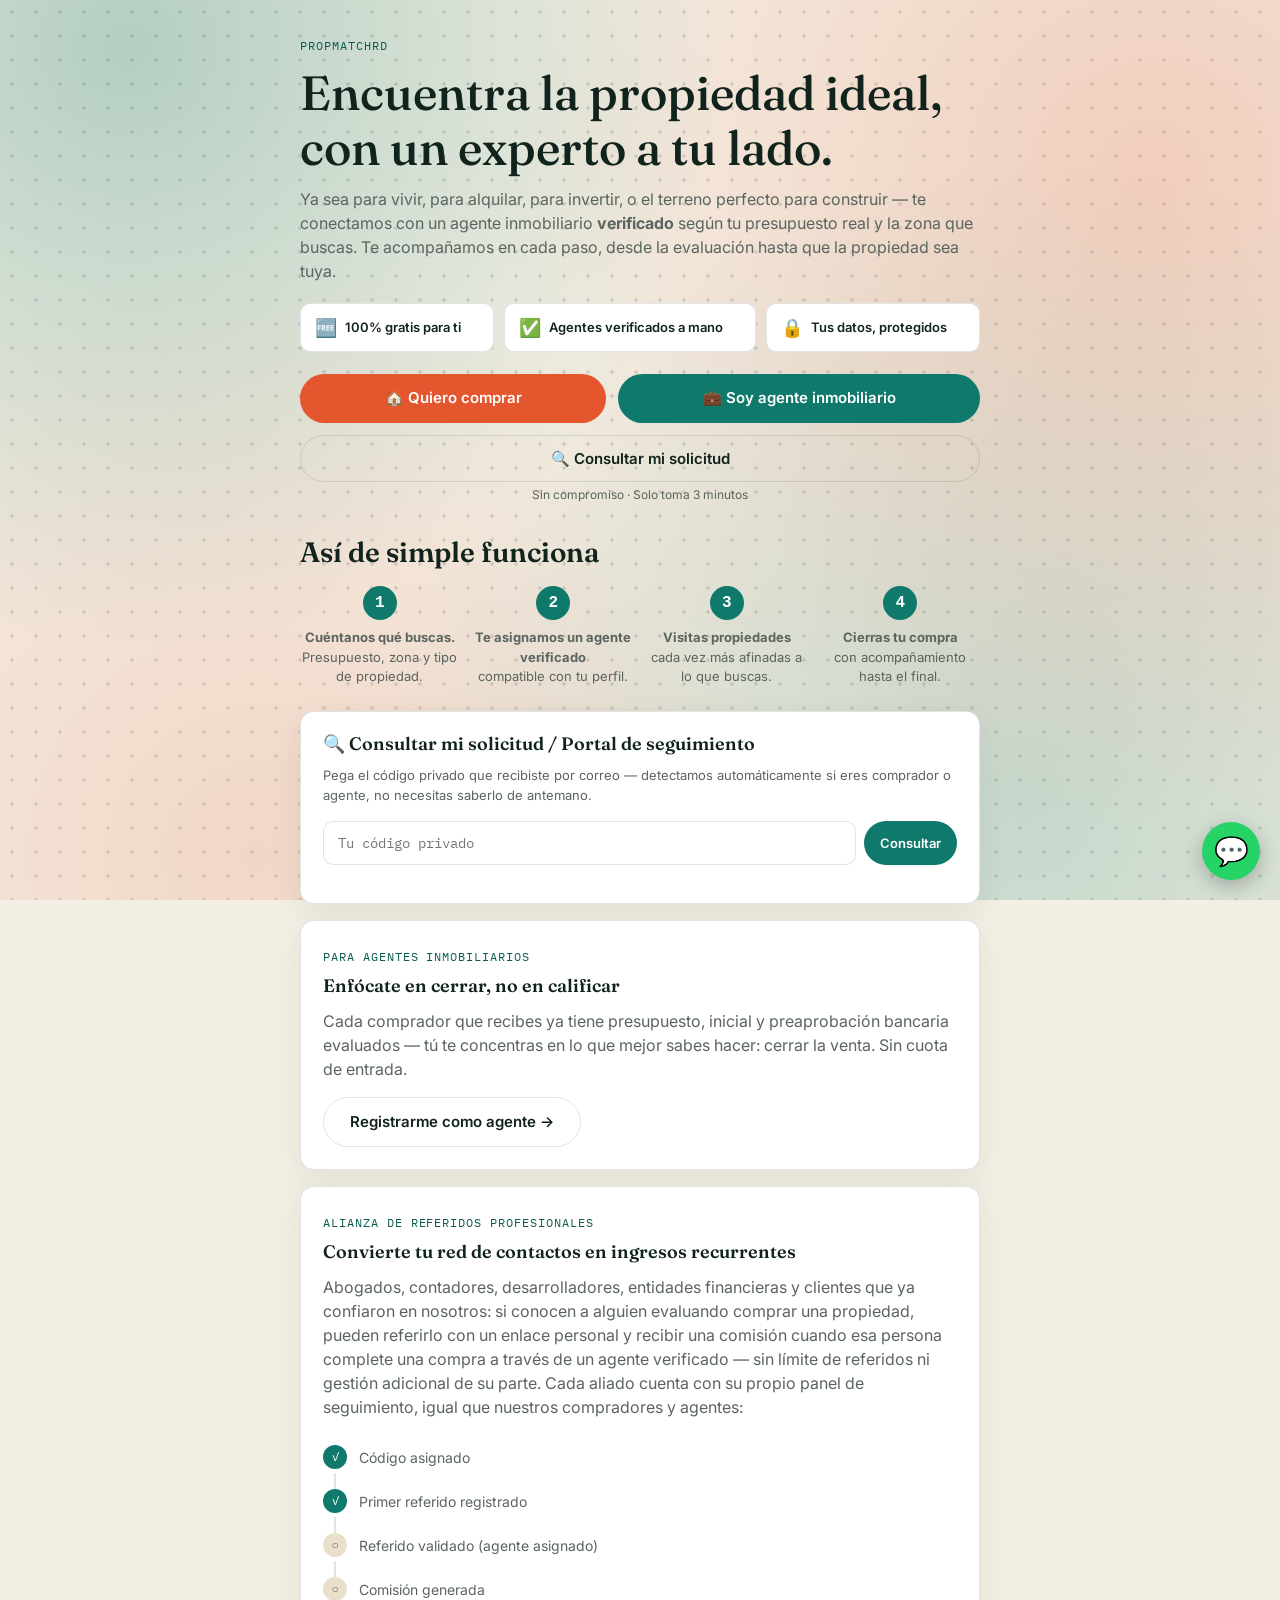
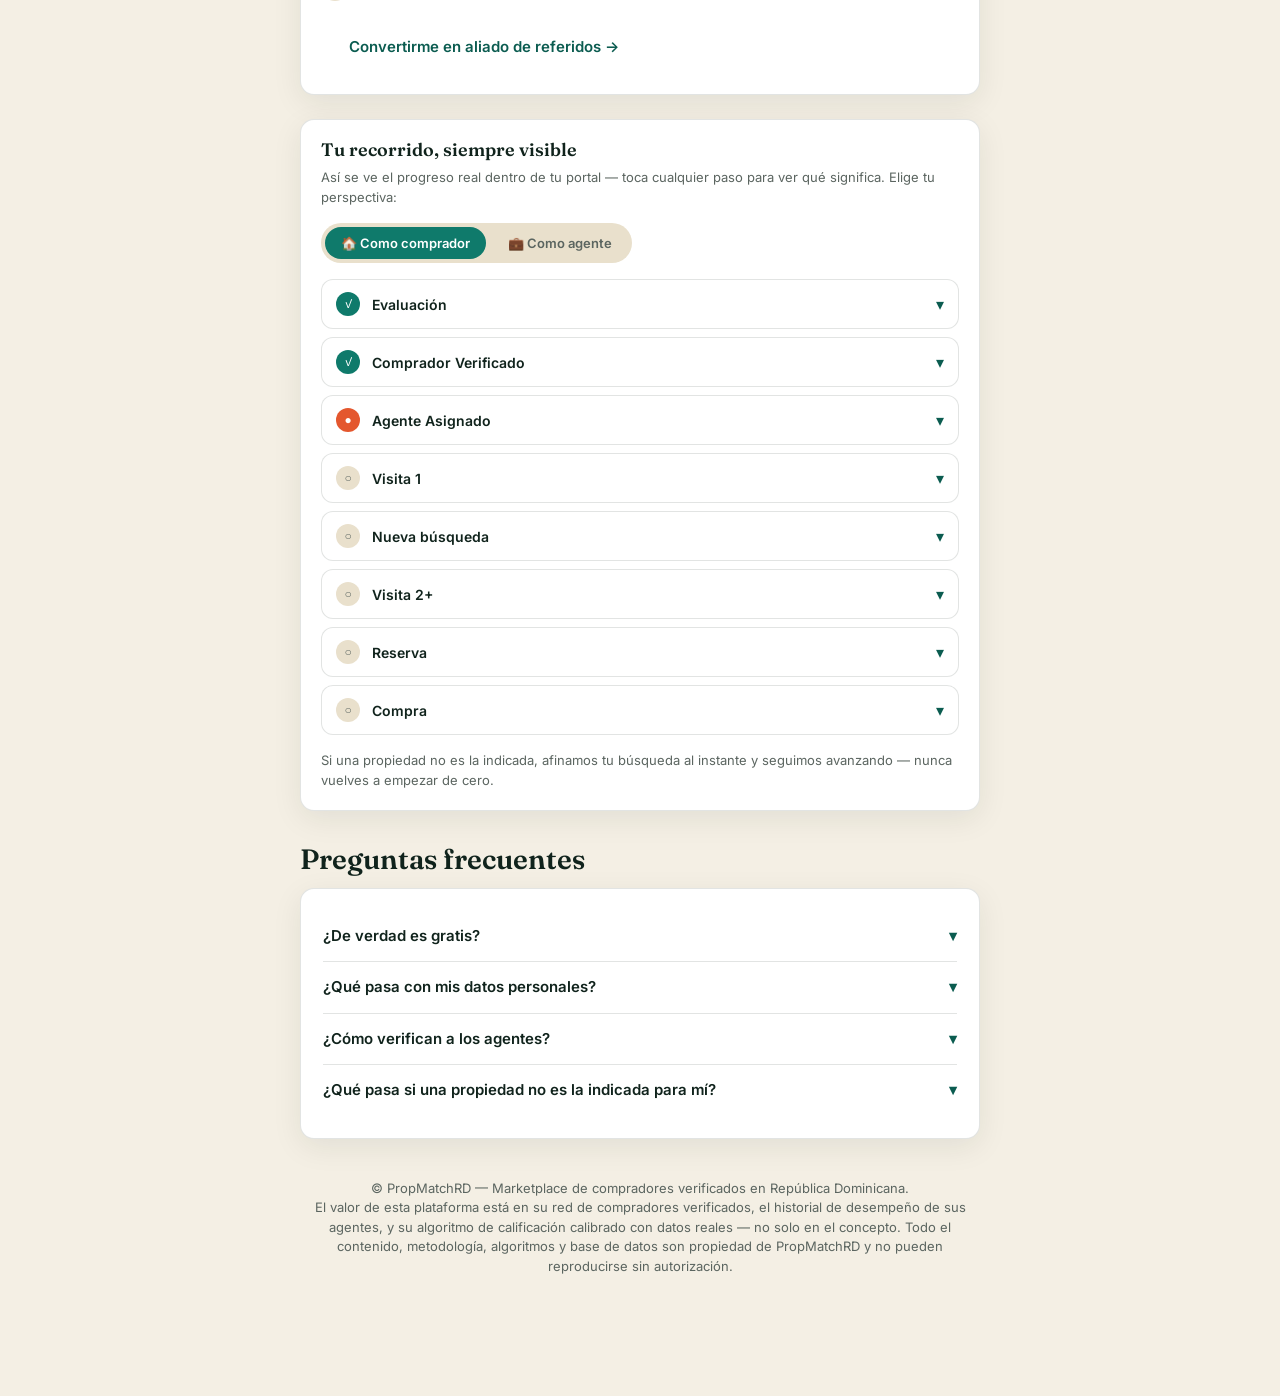
==== commit 402b00c6: "Add files via upload" ====
--- a/index.html
+++ b/index.html
@@ -128,18 +128,20 @@
   </div>
 
   <div class="card" style="margin-top:16px">
-    <span class="eyebrow">Red de Embajadores</span>
-    <h3>Comparte, gana comisión</h3>
-    <p>¿Conoces a alguien buscando comprar? Únete y obtén tu propio enlace de referido — ganas
-    cuando esa persona cierre una compra, sin límite de referidos. Verás tu progreso en tu propio
-    panel, igual que un comprador o un agente:</p>
+    <span class="eyebrow">Alianza de Referidos Profesionales</span>
+    <h3>Convierte tu red de contactos en ingresos recurrentes</h3>
+    <p>Abogados, contadores, desarrolladores, entidades financieras y clientes que ya confiaron en
+    nosotros: si conocen a alguien evaluando comprar una propiedad, pueden referirlo con un enlace
+    personal y recibir una comisión cuando esa persona complete una compra a través de un agente
+    verificado — sin límite de referidos ni gestión adicional de su parte. Cada aliado cuenta con
+    su propio panel de seguimiento, igual que nuestros compradores y agentes:</p>
     <div class="ruta" style="margin:12px 0">
-      <div class="ruta-paso hecho"><div class="ruta-nodo">✓</div><div class="ruta-texto">Código generado</div></div>
+      <div class="ruta-paso hecho"><div class="ruta-nodo">✓</div><div class="ruta-texto">Código asignado</div></div>
       <div class="ruta-paso hecho"><div class="ruta-nodo">✓</div><div class="ruta-texto">Primer referido registrado</div></div>
-      <div class="ruta-paso"><div class="ruta-nodo">○</div><div class="ruta-texto">Primera validación (agente asignado)</div></div>
-      <div class="ruta-paso"><div class="ruta-nodo">○</div><div class="ruta-texto">Primera comisión ganada</div></div>
-    </div>
-    <a class="btn btn-gold" id="linkRegistroEmbajador" href="#">🎖️ Únete a la Red de Embajadores →</a>
+      <div class="ruta-paso"><div class="ruta-nodo">○</div><div class="ruta-texto">Referido validado (agente asignado)</div></div>
+      <div class="ruta-paso"><div class="ruta-nodo">○</div><div class="ruta-texto">Comisión generada</div></div>
+    </div>
+    <a class="btn btn-gold" id="linkRegistroEmbajador" href="#">Convertirme en aliado de referidos →</a>
   </div>
 
   <div class="card entry-card" style="margin-top:24px">
@@ -178,8 +180,9 @@
   </div>
 
   <p class="footer-note">© PropMatchRD — Marketplace de compradores verificados en República Dominicana.<br>
-  El valor de esta plataforma está en su red de compradores verificados y el historial de desempeño de sus agentes —
-  no solo en el concepto. Todo el contenido, metodología y base de datos son propiedad de PropMatchRD.</p>
+  El valor de esta plataforma está en su red de compradores verificados, el historial de desempeño de sus agentes,
+  y su algoritmo de calificación calibrado con datos reales — no solo en el concepto. Todo el contenido,
+  metodología, algoritmos y base de datos son propiedad de PropMatchRD y no pueden reproducirse sin autorización.</p>
 </div>
 
 <a class="whatsapp-float" id="linkWhatsappSoporte" href="#" target="_blank" title="Escríbenos por WhatsApp">💬</a>
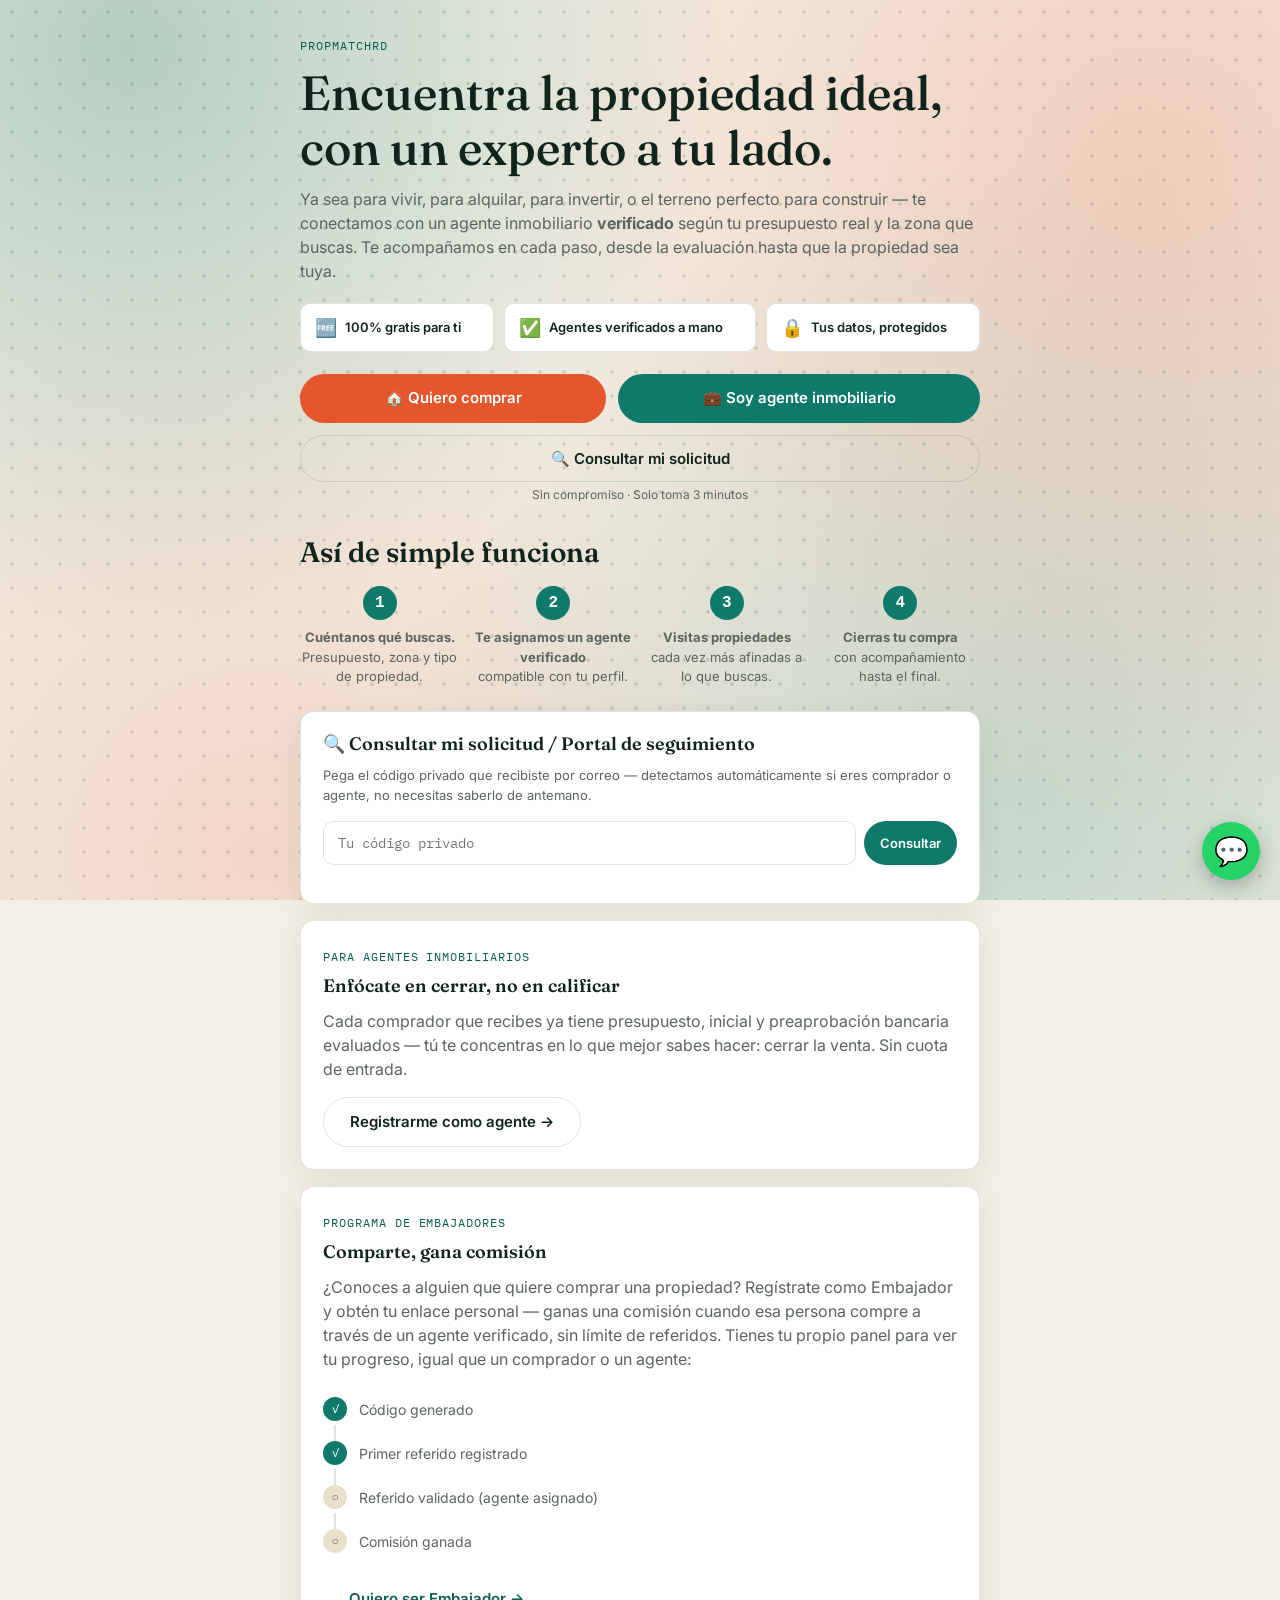
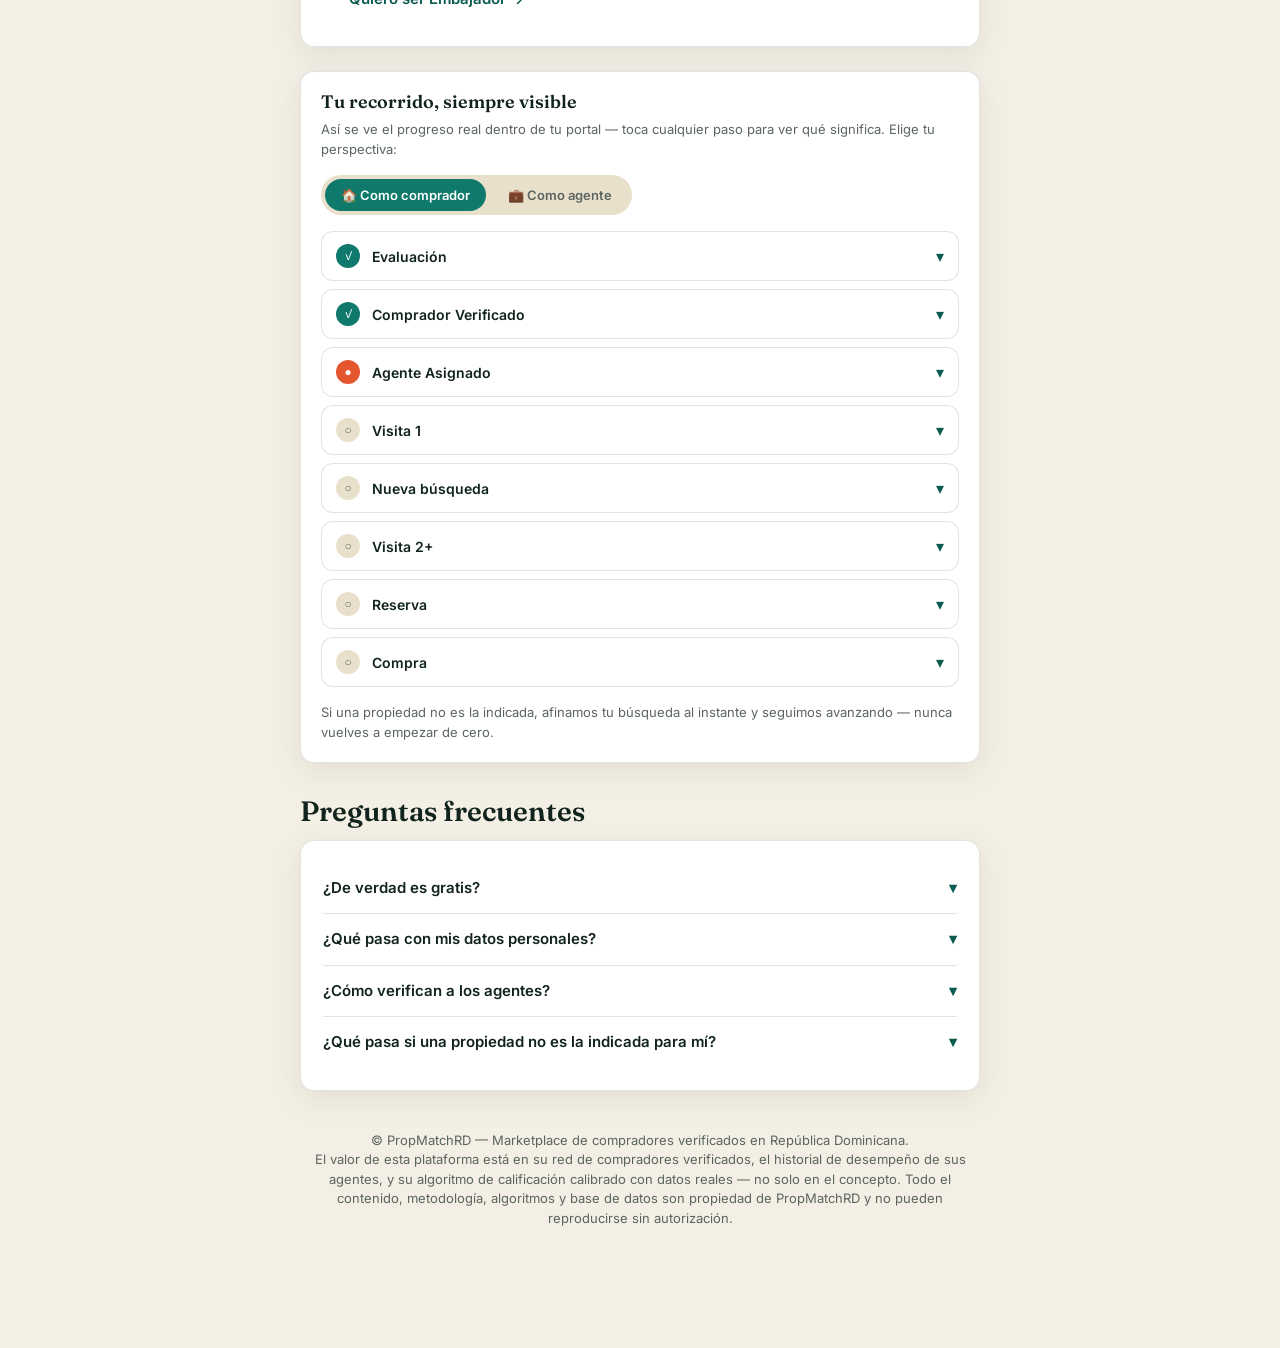
==== commit ff390308: "Add files via upload" ====
--- a/index.html
+++ b/index.html
@@ -128,20 +128,18 @@
   </div>
 
   <div class="card" style="margin-top:16px">
-    <span class="eyebrow">Alianza de Referidos Profesionales</span>
-    <h3>Convierte tu red de contactos en ingresos recurrentes</h3>
-    <p>Abogados, contadores, desarrolladores, entidades financieras y clientes que ya confiaron en
-    nosotros: si conocen a alguien evaluando comprar una propiedad, pueden referirlo con un enlace
-    personal y recibir una comisión cuando esa persona complete una compra a través de un agente
-    verificado — sin límite de referidos ni gestión adicional de su parte. Cada aliado cuenta con
-    su propio panel de seguimiento, igual que nuestros compradores y agentes:</p>
+    <span class="eyebrow">Programa de Embajadores</span>
+    <h3>Comparte, gana comisión</h3>
+    <p>¿Conoces a alguien que quiere comprar una propiedad? Regístrate como Embajador y obtén tu
+    enlace personal — ganas una comisión cuando esa persona compre a través de un agente verificado,
+    sin límite de referidos. Tienes tu propio panel para ver tu progreso, igual que un comprador o un agente:</p>
     <div class="ruta" style="margin:12px 0">
-      <div class="ruta-paso hecho"><div class="ruta-nodo">✓</div><div class="ruta-texto">Código asignado</div></div>
+      <div class="ruta-paso hecho"><div class="ruta-nodo">✓</div><div class="ruta-texto">Código generado</div></div>
       <div class="ruta-paso hecho"><div class="ruta-nodo">✓</div><div class="ruta-texto">Primer referido registrado</div></div>
       <div class="ruta-paso"><div class="ruta-nodo">○</div><div class="ruta-texto">Referido validado (agente asignado)</div></div>
-      <div class="ruta-paso"><div class="ruta-nodo">○</div><div class="ruta-texto">Comisión generada</div></div>
-    </div>
-    <a class="btn btn-gold" id="linkRegistroEmbajador" href="#">Convertirme en aliado de referidos →</a>
+      <div class="ruta-paso"><div class="ruta-nodo">○</div><div class="ruta-texto">Comisión ganada</div></div>
+    </div>
+    <a class="btn btn-gold" id="linkRegistroEmbajador" href="#">Quiero ser Embajador →</a>
   </div>
 
   <div class="card entry-card" style="margin-top:24px">
